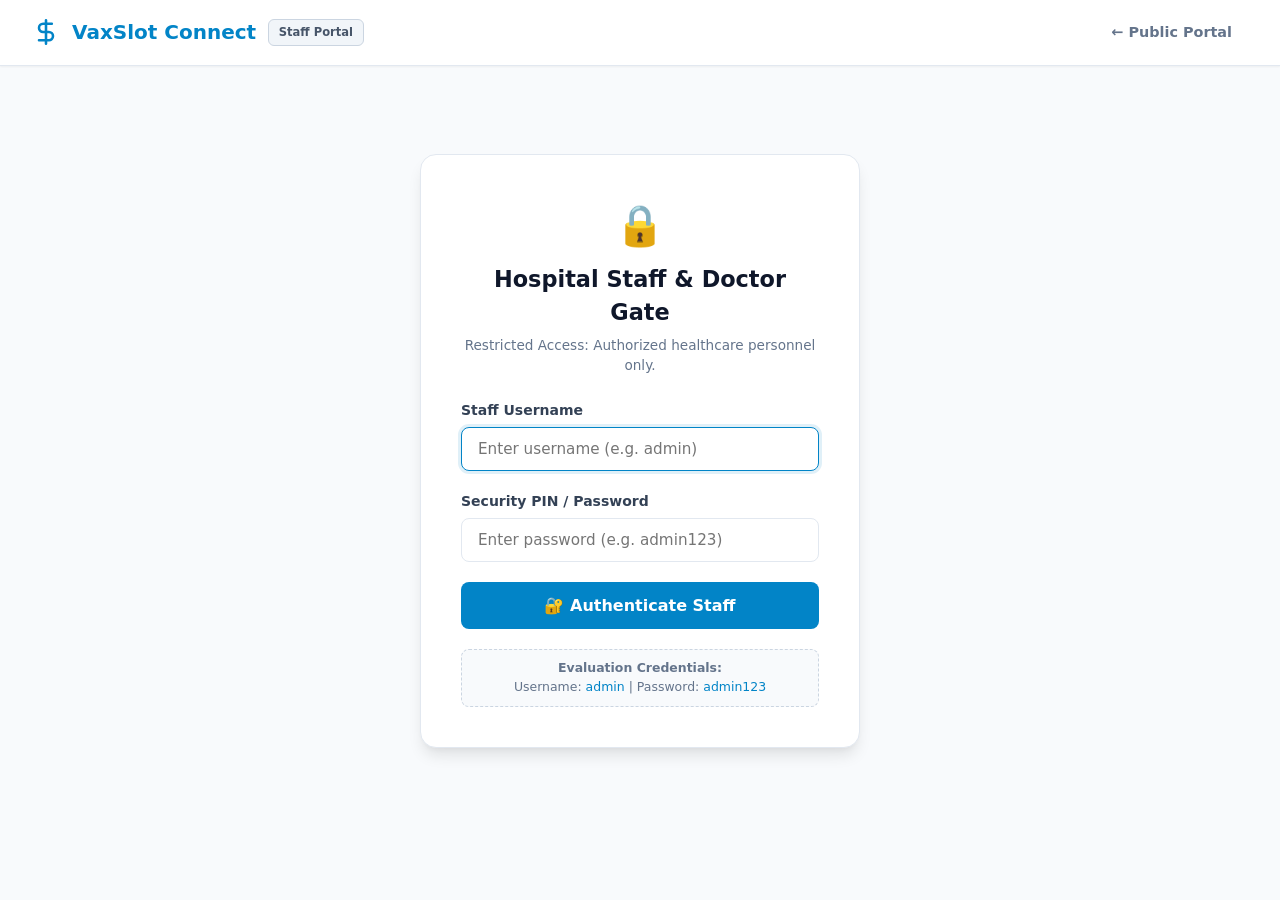
==== web/admin.html @ 4b155a5c "feat: complete vaccination slot booking platform with DSA engine, Fast2SMS, and admin controls (v1.3" ====
<!DOCTYPE html>
<html lang="en">
<head>
  <meta charset="UTF-8">
  <meta name="viewport" content="width=device-width, initial-scale=1.0">
  <title>Staff & Doctor Portal — VaxSlot Connect</title>
  <link rel="stylesheet" href="style.css">
  <style>
    .table-container {
      background: white;
      border-radius: var(--radius);
      border: 1px solid var(--border);
      overflow-x: auto;
      margin-top: 1rem;
      box-shadow: var(--shadow-sm);
    }
    table {
      width: 100%;
      border-collapse: collapse;
      text-align: left;
      font-size: 0.9rem;
    }
    th {
      background: #f8fafc;
      padding: 0.85rem 1rem;
      font-weight: 600;
      color: #475569;
      border-bottom: 1px solid var(--border);
    }
    td {
      padding: 0.85rem 1rem;
      border-bottom: 1px solid #f1f5f9;
      color: #1e293b;
    }
    tr:hover {
      background: #f8fafc;
    }
    .cert-card {
      border: 3px double #0284c7;
      border-radius: 12px;
      padding: 2rem;
      background: #ffffff;
      text-align: center;
      margin-bottom: 1.5rem;
    }
    .cert-header {
      border-bottom: 2px solid #e2e8f0;
      padding-bottom: 1rem;
      margin-bottom: 1.5rem;
    }
    .login-container {
      max-width: 440px;
      margin: 3.5rem auto;
      background: white;
      padding: 2.5rem;
      border-radius: 16px;
      box-shadow: var(--shadow-lg);
      border: 1px solid var(--border);
      text-align: center;
    }
    .admin-filter-bar {
      display: flex;
      justify-content: space-between;
      align-items: center;
      gap: 1rem;
      flex-wrap: wrap;
      margin-top: 1.5rem;
    }
    .admin-search-box {
      flex: 1;
      min-width: 260px;
    }
  </style>
</head>
<body>

  <!-- Navigation Bar -->
  <header class="navbar">
    <a href="index.html" class="nav-brand">
      <svg width="28" height="28" viewBox="0 0 24 24" fill="none" stroke="currentColor" stroke-width="2.2" stroke-linecap="round" stroke-linejoin="round">
        <path d="M12 2v20M17 5H9.5a3.5 3.5 0 0 0 0 7h5a3.5 3.5 0 0 1 0 7H6"/>
      </svg>
      <span>VaxSlot Connect</span>
      <span class="badge-dsa">Staff Portal</span>
    </a>
    <nav class="nav-links">
      <a href="index.html" class="nav-btn">← Public Portal</a>
      <div id="admin-user-nav" style="display: none; align-items: center; gap: 0.75rem;">
        <span class="badge badge-pincode" style="font-size: 0.8rem;">👨‍⚕️ Medical Officer (Verified)</span>
        <button class="nav-btn" onclick="handleAdminLogout()" style="background: #fee2e2; color: #ef4444; border: 1px solid #fecaca;">
          Logout
        </button>
      </div>
    </nav>
  </header>

  <div class="container">

    <!-- Screen 1: Hospital Staff Login Gate -->
    <div id="admin-login-screen" class="login-container">
      <div style="font-size: 2.5rem; margin-bottom: 0.5rem;">🔒</div>
      <h2 style="font-size: 1.4rem; color: #0f172a; margin-bottom: 0.3rem;">Hospital Staff & Doctor Gate</h2>
      <p style="font-size: 0.85rem; color: var(--text-muted); margin-bottom: 1.5rem;">
        Restricted Access: Authorized healthcare personnel only.
      </p>

      <form id="admin-login-form" onsubmit="handleAdminLogin(event)">
        <div class="form-group" style="text-align: left;">
          <label for="admin-username">Staff Username</label>
          <input type="text" id="admin-username" class="form-control" placeholder="Enter username (e.g. admin)" required autofocus>
        </div>
        <div class="form-group" style="text-align: left;">
          <label for="admin-password">Security PIN / Password</label>
          <input type="password" id="admin-password" class="form-control" placeholder="Enter password (e.g. admin123)" required>
        </div>
        <div id="admin-login-error" style="color: #ef4444; font-size: 0.85rem; margin-bottom: 1rem; display: none;"></div>

        <button type="submit" class="btn-submit" style="width: 100%;">
          🔐 Authenticate Staff
        </button>

        <div style="margin-top: 1.25rem; font-size: 0.78rem; background: #f8fafc; padding: 0.6rem; border-radius: 8px; border: 1px dashed #cbd5e1; color: #64748b;">
          <strong>Evaluation Credentials:</strong><br>
          Username: <code style="color: #0284c7;">admin</code> | Password: <code style="color: #0284c7;">admin123</code>
        </div>
      </form>
    </div>

    <!-- Screen 2: Protected Admin Dashboard -->
    <div id="admin-dashboard" style="display: none;">
      <div class="hero" style="text-align: left; margin-bottom: 1.5rem; padding: 0;">
        <h1>Hospital Desk & Clinical Verification</h1>
        <p>Scan Token ID or enter Aadhaar number to verify patient arrivals, record vaccination, and generate official certificates.</p>
      </div>

      <!-- Quick Check-in & Search Box -->
      <div class="search-section" style="max-width: 720px; margin: 0 auto 2.25rem auto;">
        <h3 style="margin-bottom: 0.75rem; font-size: 1.15rem; color: #0f172a; display: flex; align-items: center; gap: 0.4rem;">
          <span>⚡</span> Rapid Patient Check-in
        </h3>
        <p style="font-size: 0.85rem; color: var(--text-muted); margin-bottom: 1rem;">
          Type or scan the patient's Token ID (e.g., <code>VAC-2026-1001</code>) or 12-digit Aadhaar number:
        </p>
        <div style="display: flex; gap: 0.75rem;">
          <input 
            type="text" 
            id="verify-input" 
            class="form-control" 
            placeholder="Enter Token ID (e.g. VAC-2026-XXXX) or Aadhaar"
            onkeypress="if(event.key === 'Enter') verifyPatient()"
          />
          <button class="btn-submit" style="width: auto; padding: 0 1.5rem; white-space: nowrap;" onclick="verifyPatient()">
            Verify & Vaccinate
          </button>
        </div>
        <div id="verify-feedback" style="margin-top: 0.75rem; font-size: 0.9rem; display: none;"></div>
      </div>

      <!-- Visual Analytics & KPI Dashboard -->
      <div class="analytics-grid">
        <!-- Card 1: Vaccine Market Distribution -->
        <div class="analytics-card">
          <h4>💉 Vaccine Distribution</h4>
          <div class="bar-row">
            <div class="bar-label"><span>Covishield</span><span id="stat-covishield-count">0 (0%)</span></div>
            <div class="bar-track"><div id="bar-covishield" class="bar-fill blue" style="width: 0%;"></div></div>
          </div>
          <div class="bar-row">
            <div class="bar-label"><span>Covaxin</span><span id="stat-covaxin-count">0 (0%)</span></div>
            <div class="bar-track"><div id="bar-covaxin" class="bar-fill green" style="width: 0%;"></div></div>
          </div>
          <div class="bar-row">
            <div class="bar-label"><span>Pfizer</span><span id="stat-pfizer-count">0 (0%)</span></div>
            <div class="bar-track"><div id="bar-pfizer" class="bar-fill purple" style="width: 0%;"></div></div>
          </div>
        </div>

        <!-- Card 2: Age Demographics -->
        <div class="analytics-card">
          <h4>👥 Patient Age Demographics</h4>
          <div class="bar-row">
            <div class="bar-label"><span>Senior Citizens (60+) [Priority]</span><span id="stat-seniors-count">0</span></div>
            <div class="bar-track"><div id="bar-seniors" class="bar-fill amber" style="width: 0%;"></div></div>
          </div>
          <div class="bar-row">
            <div class="bar-label"><span>Adults (18 - 59)</span><span id="stat-adults-count">0</span></div>
            <div class="bar-track"><div id="bar-adults" class="bar-fill blue" style="width: 0%;"></div></div>
          </div>
          <div class="bar-row">
            <div class="bar-label"><span>Youth (12 - 17)</span><span id="stat-youth-count">0</span></div>
            <div class="bar-track"><div id="bar-youth" class="bar-fill green" style="width: 0%;"></div></div>
          </div>
        </div>

        <!-- Card 3: Appointment Operational Status -->
        <div class="analytics-card">
          <h4>📊 Operational Overview</h4>
          <div class="bar-row">
            <div class="bar-label"><span>Vaccinated (Completed)</span><span id="stat-status-vax" style="color: #059669; font-weight: bold;">0</span></div>
          </div>
          <div class="bar-row">
            <div class="bar-label"><span>Active Confirmed Bookings</span><span id="stat-status-conf" style="color: #0284c7; font-weight: bold;">0</span></div>
          </div>
          <div class="bar-row">
            <div class="bar-label"><span>Priority Waitlist</span><span id="stat-status-wait" style="color: #d97706; font-weight: bold;">0</span></div>
          </div>
          <div class="bar-row">
            <div class="bar-label"><span>Cancelled Bookings</span><span id="stat-status-canc" style="color: #dc2626; font-weight: bold;">0</span></div>
          </div>
        </div>
      </div>

      <!-- Real-Time Center Vaccine Inventory & Stock Alerts -->
      <div class="search-section" style="margin-bottom: 2rem;">
        <div style="display: flex; justify-content: space-between; align-items: center; margin-bottom: 1rem; flex-wrap: wrap; gap: 0.5rem;">
          <div>
            <h3 style="font-size: 1.15rem; color: #0f172a; display: flex; align-items: center; gap: 0.4rem;">
              <span>📦</span> Real-time Center Stock & Inventory Monitor
            </h3>
            <p style="font-size: 0.82rem; color: var(--text-muted);">Live dose quotas across all hospital hubs. Automatic alerts when stock drops below 8 doses.</p>
          </div>
          <button class="nav-btn" onclick="loadAdminInventory()" style="border: 1px solid var(--border); font-size: 0.8rem; cursor: pointer;">
            🔄 Refresh Stock
          </button>
        </div>
        <div id="admin-inventory-grid" style="display: grid; grid-template-columns: repeat(auto-fit, minmax(280px, 1fr)); gap: 1rem;">
          <!-- Dynamically populated -->
        </div>
      </div>

      <!-- Appointments Filter & Actions Bar -->
      <div class="admin-filter-bar">
        <div class="admin-search-box">
          <input 
            type="text" 
            id="admin-table-search" 
            class="form-control" 
            placeholder="🔍 Filter records by Patient, Token, ID or Hospital..." 
            oninput="filterAppointmentsTable()"
          />
        </div>
        <div style="display: flex; gap: 0.5rem; align-items: center; flex-wrap: wrap;">
          <button class="btn-submit" onclick="openWalkinModal()" style="width: auto; padding: 0.5rem 1rem; font-size: 0.85rem; background: #059669; display: inline-flex; align-items: center; gap: 0.4rem;">
            <span>⚡</span> Emergency Walk-in
          </button>
          <button class="nav-btn" onclick="openCapacityModal()" style="border: 1px solid var(--border); background: white; cursor: pointer; display: inline-flex; align-items: center; gap: 0.4rem;">
            <span>📦</span> Manage Quotas
          </button>
          <button class="nav-btn primary" onclick="exportAuditCsv()" style="cursor: pointer; display: inline-flex; align-items: center; gap: 0.4rem;">
            📥 Export CSV
          </button>
          <button class="nav-btn" onclick="refreshAdminData()" style="border: 1px solid var(--border); cursor: pointer;">
            🔄 Refresh
          </button>
        </div>
      </div>

      <!-- Appointments Table -->
      <div class="table-container">
        <table>
          <thead>
            <tr>
              <th>Token ID</th>
              <th>Patient Name</th>
              <th>Age</th>
              <th>Hospital & Pincode</th>
              <th>Vaccine & Dose</th>
              <th>Slot Time</th>
              <th>Status</th>
              <th>Actions</th>
            </tr>
          </thead>
          <tbody id="appointments-tbody">
            <tr><td colspan="8" style="text-align: center; color: var(--text-muted);">Loading appointments...</td></tr>
          </tbody>
        </table>
      </div>
    </div>

  </div>

  <!-- Digital Vaccination Certificate Modal -->
  <div id="cert-modal" class="modal-overlay">
    <div class="modal-content" style="max-width: 580px;">
      <div class="modal-header">
        <h3 style="color: var(--primary);">Official Digital Certificate</h3>
        <button class="modal-close" onclick="closeCertModal()">&times;</button>
      </div>

      <div id="printable-certificate" class="cert-card">
        <div class="cert-header">
          <div style="font-size: 1.4rem; font-weight: 800; color: #0f172a;">GOVERNMENT HEALTH AUTHORITY</div>
          <p style="font-size: 0.85rem; color: #64748b;">Certificate for Infectious Disease Immunization</p>
        </div>

        <div style="margin-bottom: 1.5rem;">
          <span class="badge badge-available" style="font-size: 0.9rem; padding: 0.35rem 0.8rem;">VACCINATION COMPLETED</span>
        </div>

        <div class="receipt-details">
          <div class="receipt-row"><span>Beneficiary Name:</span><strong id="cert-patient-name">--</strong></div>
          <div class="receipt-row"><span>Aadhaar / ID:</span><span id="cert-patient-id">--</span></div>
          <div class="receipt-row"><span>Age / Gender:</span><span id="cert-age">--</span></div>
          <div class="receipt-row"><span>Vaccine Name:</span><strong id="cert-vaccine">--</strong></div>
          <div class="receipt-row"><span>Vaccination Center:</span><span id="cert-center">--</span></div>
          <div class="receipt-row"><span>Date & Timestamp:</span><span id="cert-date">--</span></div>
          <div class="receipt-row"><span>Certificate Token:</span><strong id="cert-token">--</strong></div>
        </div>

        <div id="cert-qr-box" class="qr-box" style="margin-top: 1.25rem;"></div>
        <p style="font-size: 0.72rem; color: #94a3b8; margin-top: 0.5rem;">Secure Digitally Verifiable QR Code</p>
      </div>

      <div style="display: flex; gap: 0.75rem;">
        <button class="btn-submit" onclick="window.print()" style="background: #0f172a;">🖨️ Print Certificate</button>
        <button class="btn-submit" onclick="closeCertModal()" style="background: #e2e8f0; color: #334155;">Close</button>
      </div>
    </div>
  </div>

  <!-- Emergency Walk-in Direct Registration Modal -->
  <div id="walkin-modal" class="modal-overlay">
    <div class="modal-content" style="max-width: 520px;">
      <div class="modal-header">
        <div>
          <h3 style="font-size: 1.25rem; font-weight: 700; color: #0f172a;">⚡ Direct Walk-in Registration</h3>
          <p style="font-size: 0.85rem; color: var(--text-muted);">Emergency on-site patient intake & immediate vaccination</p>
        </div>
        <button class="modal-close" onclick="closeWalkinModal()">&times;</button>
      </div>

      <form id="walkin-form" onsubmit="submitAdminWalkin(event)">
        <div class="form-group">
          <label for="walkin-name">Patient Full Name *</label>
          <input type="text" id="walkin-name" class="form-control" placeholder="e.g. Ramesh Chandra" required>
        </div>

        <div class="form-group">
          <label for="walkin-id">Aadhaar / Govt ID *</label>
          <input type="text" id="walkin-id" class="form-control" placeholder="12-digit Aadhaar / ID" required>
        </div>

        <div style="display: grid; grid-template-columns: 1fr 1fr; gap: 1rem;">
          <div class="form-group">
            <label for="walkin-age">Age *</label>
            <input type="number" id="walkin-age" class="form-control" placeholder="Years" min="12" max="115" required>
          </div>
          <div class="form-group">
            <label for="walkin-phone">Mobile Phone</label>
            <input type="tel" id="walkin-phone" class="form-control" placeholder="10-digit number">
          </div>
        </div>

        <div style="display: grid; grid-template-columns: 1fr 1fr; gap: 1rem;">
          <div class="form-group">
            <label for="walkin-center">Hospital Center *</label>
            <select id="walkin-center" class="form-control" required onchange="updateWalkinSlotOptions()">
              <option value="C1">AIIMS New Delhi (Covishield)</option>
              <option value="C2">Max Super Speciality Saket (Covaxin)</option>
              <option value="C3">Apollo Hospital Bengaluru (Pfizer)</option>
              <option value="C4">Manipal Hospital Bengaluru (Covishield)</option>
              <option value="C5">Lilavati Hospital Mumbai (Covaxin)</option>
            </select>
          </div>
          <div class="form-group">
            <label for="walkin-dose">Dose *</label>
            <select id="walkin-dose" class="form-control">
              <option value="1">Dose 1 (Initial)</option>
              <option value="2">Dose 2 (Follow-up)</option>
            </select>
          </div>
        </div>

        <div class="form-group" style="background: #f8fafc; padding: 0.75rem; border-radius: 8px; border: 1px solid var(--border);">
          <label style="display: flex; align-items: center; gap: 0.5rem; margin-bottom: 0; cursor: pointer;">
            <input type="checkbox" id="walkin-autovaccinate" checked style="width: 18px; height: 18px;">
            <span style="font-size: 0.85rem; font-weight: 600; color: #059669;">Administer & mark as VACCINATED immediately (Issue Certificate Now)</span>
          </label>
        </div>

        <div style="display: flex; gap: 0.75rem; margin-top: 1rem;">
          <button type="submit" class="btn-submit" style="background: #059669; flex: 2;">
            ⚡ Complete Walk-in Registration
          </button>
          <button type="button" class="btn-submit" onclick="closeWalkinModal()" style="background: #e2e8f0; color: #334155; flex: 1;">
            Cancel
          </button>
        </div>
      </form>
    </div>
  </div>

  <!-- Slot Capacity & Quota Manager Modal -->
  <div id="capacity-modal" class="modal-overlay">
    <div class="modal-content" style="max-width: 650px;">
      <div class="modal-header">
        <div>
          <h3 style="font-size: 1.25rem; font-weight: 700; color: #0f172a;">📦 Center Slot Quota Manager</h3>
          <p style="font-size: 0.85rem; color: var(--text-muted);">Increase available doses. Waiting patients will be automatically scheduled!</p>
        </div>
        <button class="modal-close" onclick="closeCapacityModal()">&times;</button>
      </div>

      <div id="capacity-center-list" style="display: flex; flex-direction: column; gap: 1rem;">
        <!-- Filled dynamically -->
      </div>
    </div>
  </div>

  <!-- Cancellation Confirmation Modal -->
  <div id="cancel-modal" class="modal-overlay">
    <div class="modal-content" style="max-width: 440px;">
      <div class="confirm-box">
        <div class="confirm-icon">⚠️</div>
        <div class="confirm-title">Cancel Appointment?</div>
        <div id="cancel-modal-msg" class="confirm-text">
          Are you sure you want to cancel this booking? If there are waitlisted patients, the slot will be automatically reallocated.
        </div>
        <div class="confirm-actions">
          <button id="cancel-confirm-btn" class="btn-submit" style="background: var(--danger); flex: 1;">
            Yes, Cancel Booking
          </button>
          <button class="btn-submit" onclick="closeCancelModal()" style="background: #e2e8f0; color: #334155; flex: 1;">
            Keep Appointment
          </button>
        </div>
      </div>
    </div>
  </div>

  <!-- Toast Notification Floating Container -->
  <div id="toast-container" class="toast-container"></div>

  <script src="qrcode.min.js"></script>
  <script src="app.js"></script>
  <script>
    window.addEventListener('DOMContentLoaded', () => {
      checkAdminAuth();
    });
  </script>
</body>
</html>
---- web/style.css ----
:root {
  --primary: #0284c7;
  --primary-dark: #0369a1;
  --primary-light: #e0f2fe;
  --success: #10b981;
  --success-dark: #059669;
  --success-light: #d1fae5;
  --warning: #f59e0b;
  --warning-light: #fef3c7;
  --danger: #ef4444;
  --danger-light: #fee2e2;
  --bg-main: #f8fafc;
  --bg-card: #ffffff;
  --text-main: #0f172a;
  --text-muted: #64748b;
  --border: #e2e8f0;
  --border-focus: #38bdf8;
  --shadow-sm: 0 1px 2px 0 rgba(0, 0, 0, 0.05);
  --shadow-md: 0 4px 6px -1px rgba(0, 0, 0, 0.08), 0 2px 4px -2px rgba(0, 0, 0, 0.05);
  --shadow-lg: 0 10px 15px -3px rgba(0, 0, 0, 0.1), 0 4px 6px -4px rgba(0, 0, 0, 0.06);
  --shadow-xl: 0 20px 25px -5px rgba(0, 0, 0, 0.1), 0 8px 10px -6px rgba(0, 0, 0, 0.05);
  --radius: 12px;
  --radius-lg: 16px;
}

* {
  margin: 0;
  padding: 0;
  box-sizing: border-box;
  font-family: 'Segoe UI', system-ui, -apple-system, BlinkMacSystemFont, Roboto, sans-serif;
}

body {
  background-color: var(--bg-main);
  color: var(--text-main);
  min-height: 100vh;
  display: flex;
  flex-direction: column;
  line-height: 1.5;
}

/* Navbar */
.navbar {
  background: #ffffff;
  border-bottom: 1px solid var(--border);
  padding: 0.85rem 2rem;
  display: flex;
  justify-content: space-between;
  align-items: center;
  position: sticky;
  top: 0;
  z-index: 100;
  box-shadow: var(--shadow-sm);
}

.nav-brand {
  display: flex;
  align-items: center;
  gap: 0.75rem;
  font-size: 1.25rem;
  font-weight: 700;
  color: var(--primary);
  text-decoration: none;
}

.nav-brand span.badge-dsa {
  background: #f1f5f9;
  color: #475569;
  font-size: 0.72rem;
  padding: 0.25rem 0.6rem;
  border-radius: 6px;
  font-weight: 600;
  border: 1px solid #cbd5e1;
}

.nav-links {
  display: flex;
  gap: 0.75rem;
  align-items: center;
}

.nav-btn {
  text-decoration: none;
  font-size: 0.9rem;
  font-weight: 600;
  padding: 0.5rem 1rem;
  border-radius: 8px;
  transition: all 0.2s ease;
  color: var(--text-muted);
  cursor: pointer;
  border: none;
  background: transparent;
  display: inline-flex;
  align-items: center;
  gap: 0.4rem;
}

.nav-btn:hover, .nav-btn.active {
  color: var(--primary);
  background: var(--primary-light);
}

.nav-btn.primary {
  background: var(--primary);
  color: white;
}

.nav-btn.primary:hover {
  background: var(--primary-dark);
}

/* Main Container */
.container {
  max-width: 1200px;
  margin: 0 auto;
  padding: 2rem 1.5rem;
  flex: 1;
  width: 100%;
}

/* Welcome Hero */
.hero {
  text-align: center;
  margin-bottom: 2rem;
  padding: 1.5rem 1rem 0 1rem;
}

.hero-pill {
  display: inline-flex;
  align-items: center;
  gap: 0.4rem;
  background: #e0f2fe;
  color: #0369a1;
  padding: 0.35rem 0.85rem;
  border-radius: 9999px;
  font-size: 0.82rem;
  font-weight: 600;
  margin-bottom: 0.75rem;
}

.hero h1 {
  font-size: 2.25rem;
  font-weight: 800;
  color: #0f172a;
  margin-bottom: 0.6rem;
  letter-spacing: -0.02em;
}

.hero p {
  color: var(--text-muted);
  font-size: 1.1rem;
  max-width: 680px;
  margin: 0 auto;
}

/* How It Works - 3 Step Visual Guide */
.how-it-works-grid {
  display: grid;
  grid-template-columns: repeat(3, 1fr);
  gap: 1.25rem;
  margin: 2rem 0 2.5rem 0;
}

.step-card {
  background: #ffffff;
  border: 1px solid var(--border);
  border-radius: var(--radius);
  padding: 1.25rem 1.25rem 1.25rem 1.25rem;
  box-shadow: var(--shadow-sm);
  display: flex;
  align-items: flex-start;
  gap: 1rem;
  position: relative;
  transition: all 0.2s ease;
}

.step-card:hover {
  transform: translateY(-2px);
  box-shadow: var(--shadow-md);
  border-color: #cbd5e1;
}

.step-badge-num {
  width: 38px;
  height: 38px;
  border-radius: 10px;
  background: var(--primary-light);
  color: var(--primary);
  display: flex;
  align-items: center;
  justify-content: center;
  font-size: 1.15rem;
  font-weight: 700;
  flex-shrink: 0;
}

.step-card-content h3 {
  font-size: 0.95rem;
  font-weight: 700;
  color: #0f172a;
  margin-bottom: 0.25rem;
}

.step-card-content p {
  font-size: 0.82rem;
  color: var(--text-muted);
  line-height: 1.4;
}

/* Live Stats */
.stats-grid {
  display: grid;
  grid-template-columns: repeat(auto-fit, minmax(200px, 1fr));
  gap: 1.25rem;
  margin-bottom: 2.25rem;
}

.stat-card {
  background: var(--bg-card);
  padding: 1.25rem;
  border-radius: var(--radius);
  border: 1px solid var(--border);
  box-shadow: var(--shadow-sm);
  display: flex;
  align-items: center;
  gap: 1rem;
  transition: transform 0.2s ease;
}

.stat-card:hover {
  transform: translateY(-2px);
  box-shadow: var(--shadow-md);
}

.stat-icon {
  width: 48px;
  height: 48px;
  border-radius: 10px;
  display: flex;
  align-items: center;
  justify-content: center;
  font-size: 1.5rem;
}

.stat-icon.blue { background: var(--primary-light); color: var(--primary); }
.stat-icon.green { background: var(--success-light); color: var(--success); }
.stat-icon.amber { background: var(--warning-light); color: var(--warning); }
.stat-icon.purple { background: #f3e8ff; color: #9333ea; }

.stat-info h3 {
  font-size: 1.6rem;
  font-weight: 700;
  color: #0f172a;
  line-height: 1.2;
}

.stat-info p {
  font-size: 0.82rem;
  color: var(--text-muted);
  font-weight: 500;
}

/* Search Box & Quick Filter Section */
.search-section {
  background: var(--bg-card);
  padding: 1.5rem;
  border-radius: var(--radius);
  border: 1px solid var(--border);
  box-shadow: var(--shadow-sm);
  margin-bottom: 2rem;
}

.search-bar-wrapper {
  position: relative;
  display: flex;
  gap: 0.75rem;
  align-items: stretch;
}

.search-input-box {
  position: relative;
  flex: 1;
  display: flex;
  align-items: center;
}

.search-input-box span.search-icon-inside {
  position: absolute;
  left: 1rem;
  font-size: 1.1rem;
  color: #94a3b8;
  pointer-events: none;
}

.search-input {
  width: 100%;
  padding: 0.85rem 2.5rem 0.85rem 2.85rem;
  font-size: 1rem;
  border: 2px solid var(--border);
  border-radius: 10px;
  outline: none;
  transition: all 0.2s ease;
  background: #f8fafc;
}

.search-input:focus {
  border-color: var(--primary);
  background: #ffffff;
  box-shadow: 0 0 0 3px rgba(2, 132, 199, 0.15);
}

.search-clear-btn {
  position: absolute;
  right: 0.85rem;
  background: none;
  border: none;
  font-size: 1.1rem;
  color: #94a3b8;
  cursor: pointer;
  display: none;
  padding: 0.2rem;
}

.search-clear-btn:hover {
  color: #475569;
}

.btn-search-action {
  padding: 0.85rem 1.35rem;
  border-radius: 10px;
  font-size: 0.95rem;
  font-weight: 600;
  cursor: pointer;
  border: none;
  transition: all 0.2s ease;
  display: inline-flex;
  align-items: center;
  gap: 0.4rem;
  white-space: nowrap;
}

.btn-nearest {
  background: #0f172a;
  color: #ffffff;
}

.btn-nearest:hover {
  background: #1e293b;
  transform: translateY(-1px);
}

.btn-reset {
  background: #f1f5f9;
  color: #475569;
  border: 1px solid #cbd5e1;
}

.btn-reset:hover {
  background: #e2e8f0;
  color: #0f172a;
}

/* Quick Filter Chips */
.quick-filter-bar {
  display: flex;
  align-items: center;
  gap: 0.5rem;
  margin-top: 1rem;
  flex-wrap: wrap;
}

.filter-label {
  font-size: 0.82rem;
  font-weight: 600;
  color: var(--text-muted);
  margin-right: 0.25rem;
}

.filter-chip {
  background: #f8fafc;
  border: 1px solid var(--border);
  border-radius: 9999px;
  padding: 0.35rem 0.85rem;
  font-size: 0.82rem;
  font-weight: 600;
  color: #475569;
  cursor: pointer;
  transition: all 0.2s ease;
  user-select: none;
}

.filter-chip:hover {
  border-color: var(--primary);
  color: var(--primary);
  background: var(--primary-light);
}

.filter-chip.active {
  background: var(--primary);
  color: #ffffff;
  border-color: var(--primary);
}

/* Live Postal API Auto-Detection Card */
.pincode-detected-card {
  margin-top: 1rem;
  background: linear-gradient(135deg, #f0f9ff 0%, #e0f2fe 100%);
  border: 1.5px solid #bae6fd;
  border-radius: 10px;
  padding: 0.85rem 1.15rem;
  display: flex;
  align-items: center;
  gap: 0.85rem;
  box-shadow: 0 2px 4px rgba(2, 132, 199, 0.08);
  animation: fadeInDown 0.25s ease-out;
}

@keyframes fadeInDown {
  from { opacity: 0; transform: translateY(-6px); }
  to { opacity: 1; transform: translateY(0); }
}

.pincode-detected-icon {
  font-size: 1.75rem;
  line-height: 1;
}

.pincode-detected-info {
  flex: 1;
}

.pincode-detected-title {
  font-size: 0.95rem;
  font-weight: 700;
  color: #0369a1;
}

.pincode-detected-sub {
  font-size: 0.82rem;
  color: #475569;
  margin-top: 0.15rem;
}

.search-helper-text {
  font-size: 0.82rem;
  color: #64748b;
  margin-top: 0.75rem;
  display: flex;
  align-items: center;
  justify-content: space-between;
}

/* Centers Grid */
.centers-header-row {
  display: flex;
  justify-content: space-between;
  align-items: center;
  margin-bottom: 1rem;
}

.centers-header-row h2 {
  font-size: 1.35rem;
  font-weight: 700;
  color: #0f172a;
  display: flex;
  align-items: center;
  gap: 0.5rem;
}

.centers-count-badge {
  font-size: 0.82rem;
  font-weight: 600;
  background: #e2e8f0;
  color: #334155;
  padding: 0.2rem 0.6rem;
  border-radius: 6px;
}

.centers-grid {
  display: grid;
  grid-template-columns: repeat(auto-fill, minmax(360px, 1fr));
  gap: 1.5rem;
  margin-bottom: 3.5rem;
}

.center-card {
  background: var(--bg-card);
  border-radius: var(--radius);
  border: 1px solid var(--border);
  padding: 1.5rem;
  box-shadow: var(--shadow-sm);
  display: flex;
  flex-direction: column;
  justify-content: space-between;
  transition: all 0.2s ease;
}

.center-card:hover {
  box-shadow: var(--shadow-md);
  border-color: #cbd5e1;
}

.center-header {
  margin-bottom: 1rem;
}

.center-title {
  font-size: 1.2rem;
  font-weight: 700;
  color: #0f172a;
  margin-bottom: 0.35rem;
}

.center-address {
  font-size: 0.86rem;
  color: var(--text-muted);
  line-height: 1.4;
  margin-bottom: 0.65rem;
}

.center-badges {
  display: flex;
  gap: 0.5rem;
  margin-top: 0.5rem;
  flex-wrap: wrap;
}

.badge {
  font-size: 0.75rem;
  font-weight: 600;
  padding: 0.28rem 0.65rem;
  border-radius: 6px;
  display: inline-flex;
  align-items: center;
  gap: 0.3rem;
}

.badge-vaccine { background: #e0f2fe; color: #0284c7; border: 1px solid #bae6fd; }
.badge-pincode { background: #f1f5f9; color: #475569; border: 1px solid #e2e8f0; }
.badge-available { background: var(--success-light); color: #065f46; border: 1px solid #a7f3d0; }
.badge-distance { background: #fef3c7; color: #b45309; border: 1px solid #fde68a; }

.btn-map {
  background: #f0f9ff;
  color: #0284c7;
  border: 1px solid #bae6fd;
  border-radius: 8px;
  padding: 0.35rem 0.75rem;
  font-size: 0.78rem;
  font-weight: 600;
  cursor: pointer;
  display: inline-flex;
  align-items: center;
  gap: 0.35rem;
  transition: all 0.2s ease;
  white-space: nowrap;
}

.btn-map:hover {
  background: #0284c7;
  color: white;
}

.map-container {
  width: 100%;
  height: 340px;
  border-radius: 12px;
  overflow: hidden;
  border: 1px solid var(--border);
  margin: 1rem 0;
  box-shadow: var(--shadow-sm);
}

.map-frame {
  width: 100%;
  height: 100%;
  border: none;
}

.slots-title {
  font-size: 0.8rem;
  font-weight: 700;
  text-transform: uppercase;
  letter-spacing: 0.5px;
  color: var(--text-muted);
  margin-top: 1rem;
  margin-bottom: 0.6rem;
  display: flex;
  justify-content: space-between;
}

.slots-container {
  display: grid;
  grid-template-columns: repeat(2, 1fr);
  gap: 0.65rem;
}

.slot-btn {
  background: #ffffff;
  border: 1.5px solid var(--border);
  border-radius: 10px;
  padding: 0.7rem 0.6rem;
  text-align: center;
  cursor: pointer;
  transition: all 0.2s ease;
  display: flex;
  flex-direction: column;
  gap: 0.2rem;
  align-items: center;
}

.slot-btn:hover:not(.slot-full) {
  border-color: var(--primary);
  background: var(--primary-light);
  transform: translateY(-1px);
}

.slot-time {
  font-size: 0.84rem;
  font-weight: 700;
  color: #1e293b;
}

.slot-count {
  font-size: 0.75rem;
  color: var(--success-dark);
  font-weight: 600;
  display: flex;
  align-items: center;
  gap: 0.3rem;
}

.slot-dot {
  width: 7px;
  height: 7px;
  border-radius: 50%;
  display: inline-block;
}

.slot-dot.green { background: #10b981; }
.slot-dot.amber { background: #f59e0b; }

.slot-full {
  background: #fffbeb;
  border-color: #fde68a;
  cursor: pointer;
}

.slot-full:hover {
  border-color: #f59e0b;
  background: #fef3c7;
}

.slot-full .slot-count {
  color: #b45309;
}

/* Modals */
.modal-overlay {
  position: fixed;
  top: 0;
  left: 0;
  width: 100vw;
  height: 100vh;
  background: rgba(15, 23, 42, 0.65);
  backdrop-filter: blur(4px);
  display: none;
  align-items: center;
  justify-content: center;
  z-index: 200;
  padding: 1rem;
}

.modal-content {
  background: white;
  border-radius: var(--radius-lg);
  width: 100%;
  max-width: 540px;
  max-height: 90vh;
  overflow-y: auto;
  padding: 2rem;
  box-shadow: var(--shadow-xl);
  position: relative;
  animation: modalFadeIn 0.22s ease-out;
}

@keyframes modalFadeIn {
  from { opacity: 0; transform: translateY(12px) scale(0.97); }
  to { opacity: 1; transform: translateY(0) scale(1); }
}

.modal-header {
  display: flex;
  justify-content: space-between;
  align-items: flex-start;
  margin-bottom: 1.25rem;
  padding-bottom: 0.75rem;
  border-bottom: 1px solid var(--border);
}

.modal-close {
  background: #f1f5f9;
  border: none;
  width: 32px;
  height: 32px;
  border-radius: 50%;
  font-size: 1.25rem;
  cursor: pointer;
  color: var(--text-muted);
  display: flex;
  align-items: center;
  justify-content: center;
  transition: all 0.2s ease;
}

.modal-close:hover {
  background: #e2e8f0;
  color: #0f172a;
}

/* Booking Center Summary Card inside Modal */
.modal-center-recap {
  background: #f8fafc;
  border: 1px solid #e2e8f0;
  border-radius: 10px;
  padding: 0.85rem 1rem;
  margin-bottom: 1.25rem;
  display: flex;
  justify-content: space-between;
  align-items: center;
}

.modal-center-recap-left h4 {
  font-size: 0.95rem;
  font-weight: 700;
  color: #0f172a;
}

.modal-center-recap-left p {
  font-size: 0.8rem;
  color: var(--text-muted);
}

.modal-center-recap-right {
  text-align: right;
}

.modal-center-recap-right .slot-badge {
  background: #e0f2fe;
  color: #0369a1;
  font-weight: 700;
  font-size: 0.8rem;
  padding: 0.25rem 0.6rem;
  border-radius: 6px;
}

/* Form Styling */
.form-group {
  margin-bottom: 1.25rem;
}

.form-group label {
  display: block;
  font-size: 0.875rem;
  font-weight: 600;
  margin-bottom: 0.4rem;
  color: #334155;
}

.form-control {
  width: 100%;
  padding: 0.75rem 1rem;
  border: 1.5px solid var(--border);
  border-radius: 8px;
  font-size: 0.95rem;
  outline: none;
  transition: border-color 0.2s ease;
  background: #ffffff;
}

.form-control:focus {
  border-color: var(--primary);
  box-shadow: 0 0 0 3px rgba(2, 132, 199, 0.12);
}

.form-hint {
  font-size: 0.78rem;
  color: #64748b;
  margin-top: 0.3rem;
}

/* Dose Selector */
.dose-selector {
  display: grid;
  grid-template-columns: 1fr 1fr;
  gap: 0.75rem;
  margin-bottom: 1rem;
}

.dose-card-btn {
  border: 2px solid var(--border);
  border-radius: 10px;
  padding: 0.75rem;
  background: white;
  cursor: pointer;
  text-align: left;
  transition: all 0.2s ease;
}

.dose-card-btn:hover {
  border-color: #cbd5e1;
}

.dose-card-btn.active {
  border-color: var(--primary);
  background: #f0f9ff;
}

.dose-card-btn .dose-title {
  font-weight: 700;
  font-size: 0.9rem;
  color: #0f172a;
}

.dose-card-btn.active .dose-title {
  color: var(--primary-dark);
}

.dose-card-btn .dose-subtitle {
  font-size: 0.75rem;
  color: #64748b;
  margin-top: 0.2rem;
}

.interval-feedback {
  font-size: 0.82rem;
  padding: 0.75rem 1rem;
  border-radius: 8px;
  margin-top: 0.6rem;
  display: none;
  line-height: 1.45;
}

.interval-eligible {
  background: var(--success-light);
  color: #065f46;
  border: 1px solid #a7f3d0;
}

.interval-ineligible {
  background: var(--danger-light);
  color: #991b1b;
  border: 1px solid #fecaca;
}

.priority-preview {
  background: #f8fafc;
  border: 1.5px dashed #cbd5e1;
  border-radius: 10px;
  padding: 0.85rem 1rem;
  margin-bottom: 1.25rem;
  font-size: 0.85rem;
}

.priority-score {
  font-weight: 700;
  color: #0284c7;
}

.btn-submit {
  width: 100%;
  background: var(--primary);
  color: white;
  padding: 0.85rem;
  border-radius: 8px;
  border: none;
  font-size: 1rem;
  font-weight: 600;
  cursor: pointer;
  transition: all 0.2s ease;
  display: flex;
  align-items: center;
  justify-content: center;
  gap: 0.4rem;
}

.btn-submit:hover {
  background: var(--primary-dark);
  transform: translateY(-1px);
}

/* Official Appointment Slip */
.receipt-card {
  border: 2px dashed #0284c7;
  border-radius: 14px;
  padding: 1.75rem;
  background: #ffffff;
  margin-bottom: 1.5rem;
  text-align: center;
  position: relative;
}

.receipt-header {
  border-bottom: 2px solid #e2e8f0;
  padding-bottom: 0.75rem;
  margin-bottom: 1.25rem;
}

.receipt-header h4 {
  font-size: 1rem;
  font-weight: 800;
  color: #0f172a;
  letter-spacing: 0.5px;
}

.receipt-token {
  font-size: 1.6rem;
  font-weight: 800;
  letter-spacing: 1.5px;
  color: var(--primary);
  margin: 0.4rem 0;
  font-family: monospace, sans-serif;
}

.qr-box {
  display: flex;
  justify-content: center;
  align-items: center;
  margin: 1rem auto;
  padding: 10px;
  background: white;
  border: 1px solid var(--border);
  border-radius: 10px;
  width: 170px;
  height: 170px;
  box-shadow: var(--shadow-sm);
}

.receipt-details {
  text-align: left;
  font-size: 0.9rem;
  margin-top: 1.25rem;
  border-top: 1px solid var(--border);
  padding-top: 1rem;
}

.receipt-row {
  display: flex;
  justify-content: space-between;
  margin-bottom: 0.5rem;
}

.receipt-row span {
  color: var(--text-muted);
}

.receipt-checklist {
  margin-top: 1rem;
  background: #f8fafc;
  border-radius: 8px;
  padding: 0.75rem;
  font-size: 0.78rem;
  color: #475569;
  text-align: left;
}

.receipt-checklist ul {
  padding-left: 1.2rem;
  margin-top: 0.3rem;
}

/* FAQ / Help Section */
.faq-section {
  background: #ffffff;
  border: 1px solid var(--border);
  border-radius: var(--radius);
  padding: 2rem;
  box-shadow: var(--shadow-sm);
  margin-top: 2rem;
  margin-bottom: 3rem;
}

.faq-section h2 {
  font-size: 1.4rem;
  font-weight: 700;
  color: #0f172a;
  margin-bottom: 0.5rem;
  display: flex;
  align-items: center;
  gap: 0.5rem;
}

.faq-section > p {
  color: var(--text-muted);
  font-size: 0.9rem;
  margin-bottom: 1.5rem;
}

.faq-grid {
  display: grid;
  grid-template-columns: repeat(2, 1fr);
  gap: 1.25rem;
}

.faq-item {
  background: #f8fafc;
  border: 1px solid #e2e8f0;
  border-radius: 10px;
  padding: 1.2rem;
}

.faq-item h3 {
  font-size: 0.95rem;
  font-weight: 700;
  color: #0f172a;
  margin-bottom: 0.4rem;
}

.faq-item p {
  font-size: 0.85rem;
  color: #475569;
  line-height: 1.5;
}

/* Toast Notifications System */
.toast-container {
  position: fixed;
  bottom: 24px;
  right: 24px;
  z-index: 9999;
  display: flex;
  flex-direction: column;
  gap: 10px;
  max-width: 420px;
  pointer-events: none;
}

.toast {
  pointer-events: auto;
  background: #ffffff;
  border-radius: 10px;
  padding: 1rem 1.25rem;
  box-shadow: var(--shadow-lg);
  border-left: 5px solid var(--primary);
  display: flex;
  align-items: flex-start;
  gap: 0.75rem;
  animation: toastSlideIn 0.3s cubic-bezier(0.16, 1, 0.3, 1);
  transition: all 0.25s ease;
  font-size: 0.9rem;
  color: #0f172a;
  border: 1px solid var(--border);
}

@keyframes toastSlideIn {
  from { opacity: 0; transform: translateX(50px); }
  to { opacity: 1; transform: translateX(0); }
}

.toast.toast-fadeout {
  opacity: 0;
  transform: translateX(50px);
}

.toast.toast-success {
  border-left: 5px solid #10b981;
}

.toast.toast-warning {
  border-left: 5px solid #f59e0b;
}

.toast.toast-error {
  border-left: 5px solid #ef4444;
}

.toast-icon {
  font-size: 1.25rem;
  line-height: 1;
}

.toast-body {
  flex: 1;
}

.toast-title {
  font-weight: 700;
  margin-bottom: 0.2rem;
  font-size: 0.92rem;
}

.toast-msg {
  font-size: 0.82rem;
  color: #475569;
  line-height: 1.4;
}

.toast-close-btn {
  background: none;
  border: none;
  font-size: 1.1rem;
  color: #94a3b8;
  cursor: pointer;
  padding: 0;
  line-height: 1;
}

.toast-close-btn:hover {
  color: #334155;
}

/* Analytics Grid */
.analytics-grid {
  display: grid;
  grid-template-columns: repeat(auto-fit, minmax(280px, 1fr));
  gap: 1.25rem;
  margin-bottom: 2rem;
}

.analytics-card {
  background: white;
  border-radius: var(--radius);
  border: 1px solid var(--border);
  padding: 1.25rem;
  box-shadow: var(--shadow-sm);
}

.analytics-card h4 {
  font-size: 0.95rem;
  color: #0f172a;
  margin-bottom: 1rem;
  display: flex;
  align-items: center;
  gap: 0.5rem;
}

.bar-row {
  margin-bottom: 0.75rem;
}

.bar-label {
  display: flex;
  justify-content: space-between;
  font-size: 0.8rem;
  font-weight: 600;
  color: #475569;
  margin-bottom: 0.3rem;
}

.bar-track {
  width: 100%;
  height: 10px;
  background: #f1f5f9;
  border-radius: 5px;
  overflow: hidden;
}

.bar-fill {
  height: 100%;
  border-radius: 5px;
  transition: width 0.4s ease;
}

.bar-fill.blue { background: var(--primary); }
.bar-fill.green { background: var(--success); }
.bar-fill.purple { background: #9333ea; }
.bar-fill.amber { background: var(--warning); }
.bar-fill.red { background: var(--danger); }

/* Confirmation Dialog Modal */
.confirm-box {
  text-align: center;
  padding: 1rem 0 0.5rem 0;
}

.confirm-icon {
  font-size: 2.8rem;
  margin-bottom: 0.75rem;
}

.confirm-title {
  font-size: 1.2rem;
  font-weight: 700;
  color: #0f172a;
  margin-bottom: 0.5rem;
}

.confirm-text {
  font-size: 0.9rem;
  color: var(--text-muted);
  margin-bottom: 1.5rem;
}

.confirm-actions {
  display: flex;
  gap: 0.75rem;
  justify-content: center;
}

/* Footer */
footer.main-footer {
  background: #ffffff;
  border-top: 1px solid var(--border);
  padding: 1.5rem 2rem;
  text-align: center;
  font-size: 0.85rem;
  color: var(--text-muted);
  margin-top: auto;
}

/* Mobile Responsive */
@media (max-width: 768px) {
  .navbar {
    padding: 0.75rem 1rem;
  }
  .container {
    padding: 1rem;
  }
  .hero h1 {
    font-size: 1.75rem;
  }
  .how-it-works-grid {
    grid-template-columns: 1fr;
    gap: 0.75rem;
  }
  .search-bar-wrapper {
    flex-direction: column;
  }
  .btn-search-action {
    width: 100%;
    justify-content: center;
  }
  .centers-grid {
    grid-template-columns: 1fr;
  }
  .faq-grid {
    grid-template-columns: 1fr;
  }
  .toast-container {
    left: 16px;
    right: 16px;
    bottom: 16px;
    max-width: 100%;
  }
}

/* Simulated Phone / SMS Notification System */
.sms-popup-wrapper {
  position: fixed;
  top: 20px;
  right: 20px;
  z-index: 10000;
  display: flex;
  flex-direction: column;
  gap: 12px;
  max-width: 380px;
  pointer-events: none;
}

.sms-banner {
  pointer-events: auto;
  background: rgba(15, 23, 42, 0.95);
  backdrop-filter: blur(8px);
  color: #ffffff;
  border-radius: 16px;
  padding: 1rem 1.25rem;
  box-shadow: 0 12px 24px -4px rgba(0, 0, 0, 0.3);
  border: 1px solid rgba(255, 255, 255, 0.15);
  display: flex;
  align-items: flex-start;
  gap: 0.85rem;
  animation: phoneBannerIn 0.35s cubic-bezier(0.16, 1, 0.3, 1);
  transition: all 0.3s ease;
  cursor: pointer;
}

@keyframes phoneBannerIn {
  from { opacity: 0; transform: translateY(-30px) scale(0.95); }
  to { opacity: 1; transform: translateY(0) scale(1); }
}

.sms-banner.fade-out {
  opacity: 0;
  transform: translateY(-20px);
}

.sms-app-icon {
  width: 36px;
  height: 36px;
  border-radius: 9px;
  background: #25D366;
  display: flex;
  align-items: center;
  justify-content: center;
  font-size: 1.25rem;
  flex-shrink: 0;
  color: white;
}

.sms-app-icon.sms {
  background: #0284c7;
}

.sms-banner-body {
  flex: 1;
}

.sms-banner-header {
  display: flex;
  justify-content: space-between;
  align-items: center;
  margin-bottom: 0.2rem;
}

.sms-app-name {
  font-size: 0.75rem;
  font-weight: 700;
  text-transform: uppercase;
  letter-spacing: 0.5px;
  color: #94a3b8;
}

.sms-banner-time {
  font-size: 0.72rem;
  color: #94a3b8;
}

.sms-banner-title {
  font-size: 0.9rem;
  font-weight: 700;
  color: #ffffff;
  margin-bottom: 0.2rem;
}

.sms-banner-text {
  font-size: 0.82rem;
  color: #cbd5e1;
  line-height: 1.4;
}

/* SMS Drawer */
.sms-drawer-overlay {
  position: fixed;
  top: 0;
  left: 0;
  width: 100vw;
  height: 100vh;
  background: rgba(15, 23, 42, 0.5);
  backdrop-filter: blur(2px);
  z-index: 999;
  display: none;
  justify-content: flex-end;
}

.sms-drawer-panel {
  background: #ffffff;
  width: 100%;
  max-width: 400px;
  height: 100vh;
  box-shadow: -4px 0 25px rgba(0, 0, 0, 0.15);
  display: flex;
  flex-direction: column;
  animation: drawerSlideIn 0.3s cubic-bezier(0.16, 1, 0.3, 1);
}

@keyframes drawerSlideIn {
  from { transform: translateX(100%); }
  to { transform: translateX(0); }
}

.sms-drawer-header {
  padding: 1.25rem 1.5rem;
  border-bottom: 1px solid var(--border);
  display: flex;
  justify-content: space-between;
  align-items: center;
  background: #f8fafc;
}

.sms-drawer-list {
  flex: 1;
  overflow-y: auto;
  padding: 1.25rem;
  display: flex;
  flex-direction: column;
  gap: 1rem;
}

.sms-bubble-card {
  background: #f8fafc;
  border: 1px solid var(--border);
  border-radius: 12px;
  padding: 1rem;
  box-shadow: var(--shadow-sm);
}

.sms-bubble-header {
  display: flex;
  justify-content: space-between;
  font-size: 0.78rem;
  color: var(--text-muted);
  margin-bottom: 0.4rem;
}

.sms-bubble-content {
  font-size: 0.85rem;
  color: #1e293b;
  line-height: 1.45;
}

.unread-badge {
  background: #ef4444;
  color: white;
  font-size: 0.7rem;
  font-weight: 700;
  padding: 0.1rem 0.45rem;
  border-radius: 9999px;
  margin-left: 0.3rem;
}

/* Age Category Filter Bar */
.age-filter-bar {
  display: flex;
  align-items: center;
  gap: 0.5rem;
  margin-top: 0.75rem;
  flex-wrap: wrap;
  padding-top: 0.75rem;
  border-top: 1px dashed var(--border);
}

.age-chip {
  background: #ffffff;
  border: 1.5px solid var(--border);
  border-radius: 8px;
  padding: 0.35rem 0.85rem;
  font-size: 0.82rem;
  font-weight: 600;
  color: #475569;
  cursor: pointer;
  transition: all 0.2s ease;
  user-select: none;
}

.age-chip:hover {
  border-color: var(--primary);
  color: var(--primary);
  background: var(--primary-light);
}

.age-chip.active {
  background: #0f172a;
  color: #ffffff;
  border-color: #0f172a;
}

/* Low Stock Inventory Badges (Admin) */
.badge-low-stock {
  background: #fee2e2;
  color: #dc2626;
  border: 1px solid #fecaca;
  font-weight: 700;
  padding: 0.25rem 0.6rem;
  border-radius: 6px;
  animation: pulseLowStock 2s infinite ease-in-out;
}

@keyframes pulseLowStock {
  0% { transform: scale(1); }
  50% { transform: scale(1.04); }
  100% { transform: scale(1); }
}

.badge-stock-ok {
  background: #dcfce7;
  color: #15803d;
  border: 1px solid #bbf7d0;
  font-weight: 600;
  padding: 0.25rem 0.6rem;
  border-radius: 6px;
}

@media print {
  body * {
    visibility: hidden;
  }
  .receipt-card, .receipt-card * {
    visibility: visible;
  }
  .receipt-card {
    position: absolute;
    left: 0;
    top: 0;
    width: 100%;
    border: none;
  }
}
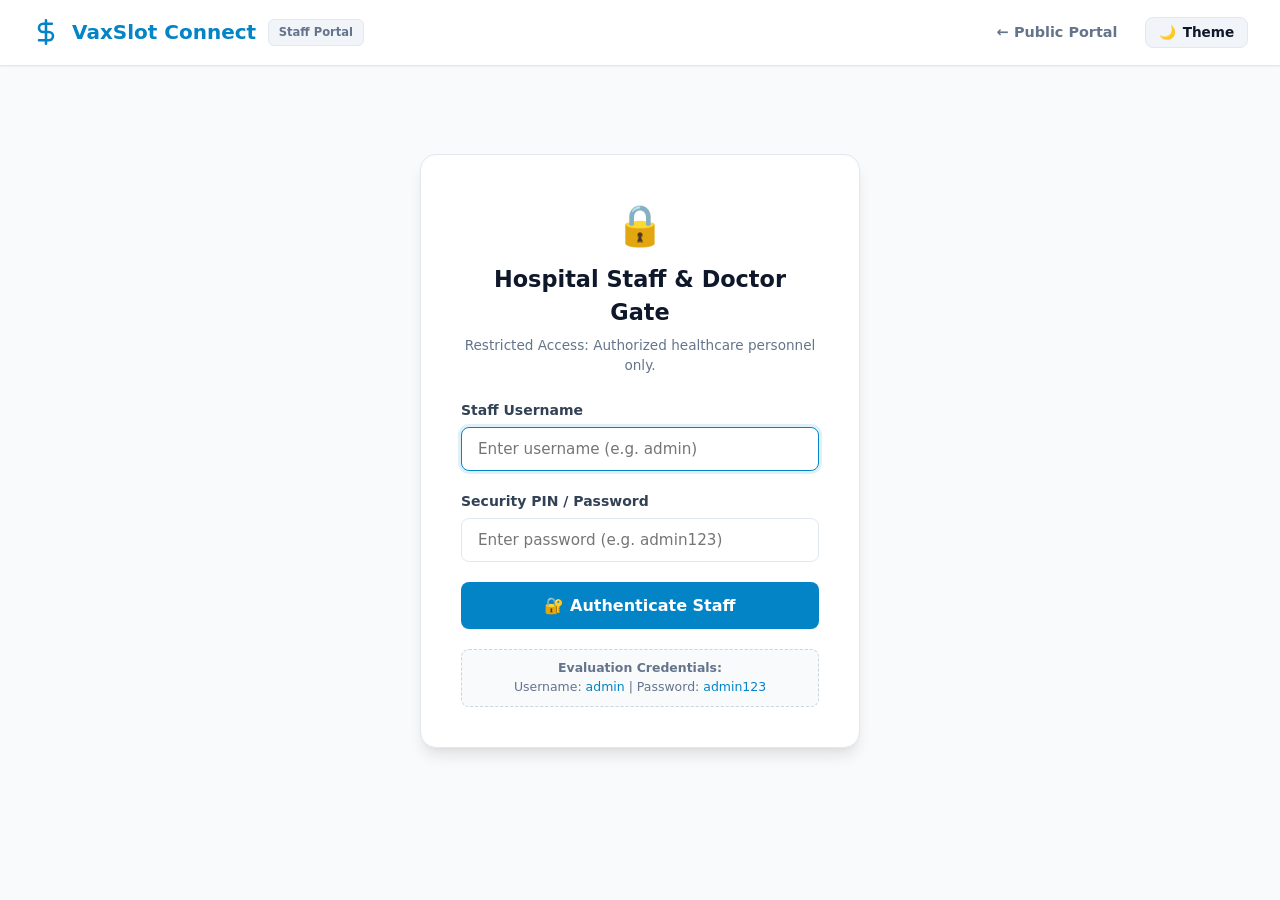
==== commit fb6061b8: "feat(ui): add system-aware modern dark mode toggle with persistent override" ====
--- a/web/admin.html
+++ b/web/admin.html
@@ -3,11 +3,20 @@
 <head>
   <meta charset="UTF-8">
   <meta name="viewport" content="width=device-width, initial-scale=1.0">
+  <meta name="color-scheme" content="light dark">
+  <script>
+    try {
+      const savedTheme = localStorage.getItem("color-scheme");
+      if (savedTheme) {
+        document.querySelector('meta[name="color-scheme"]').content = savedTheme;
+      }
+    } catch (e) {}
+  </script>
   <title>Staff & Doctor Portal — VaxSlot Connect</title>
   <link rel="stylesheet" href="style.css">
   <style>
     .table-container {
-      background: white;
+      background: var(--bg-card);
       border-radius: var(--radius);
       border: 1px solid var(--border);
       overflow-x: auto;
@@ -21,42 +30,43 @@
       font-size: 0.9rem;
     }
     th {
-      background: #f8fafc;
+      background: var(--bg-subtle);
       padding: 0.85rem 1rem;
       font-weight: 600;
-      color: #475569;
+      color: var(--text-muted);
       border-bottom: 1px solid var(--border);
     }
     td {
       padding: 0.85rem 1rem;
-      border-bottom: 1px solid #f1f5f9;
-      color: #1e293b;
+      border-bottom: 1px solid var(--border);
+      color: var(--text-main);
     }
     tr:hover {
-      background: #f8fafc;
+      background: var(--bg-subtle);
     }
     .cert-card {
       border: 3px double #0284c7;
       border-radius: 12px;
       padding: 2rem;
-      background: #ffffff;
+      background: var(--bg-card);
       text-align: center;
       margin-bottom: 1.5rem;
     }
     .cert-header {
-      border-bottom: 2px solid #e2e8f0;
+      border-bottom: 2px solid var(--border);
       padding-bottom: 1rem;
       margin-bottom: 1.5rem;
     }
     .login-container {
       max-width: 440px;
       margin: 3.5rem auto;
-      background: white;
+      background: var(--bg-card);
       padding: 2.5rem;
       border-radius: 16px;
       box-shadow: var(--shadow-lg);
       border: 1px solid var(--border);
       text-align: center;
+      color: var(--text-main);
     }
     .admin-filter-bar {
       display: flex;
@@ -91,6 +101,11 @@
           Logout
         </button>
       </div>
+      <button id="theme-toggle-btn" class="theme-toggle-btn" onclick="toggleTheme()" title="Toggle Dark/Light Mode" aria-label="Toggle dark mode">
+        <span class="theme-icon-light" aria-hidden="true">☀️</span>
+        <span class="theme-icon-dark" aria-hidden="true">🌙</span>
+        <span class="theme-text">Theme</span>
+      </button>
     </nav>
   </header>
 
--- a/web/style.css
+++ b/web/style.css
@@ -1,19 +1,23 @@
 :root {
+  /* MANDATORY: Color-scheme root declaration supporting light and dark */
+  color-scheme: light dark;
+
   --primary: #0284c7;
   --primary-dark: #0369a1;
-  --primary-light: #e0f2fe;
+  --primary-light: light-dark(#e0f2fe, #082f49);
   --success: #10b981;
   --success-dark: #059669;
-  --success-light: #d1fae5;
+  --success-light: light-dark(#d1fae5, #064e3b);
   --warning: #f59e0b;
-  --warning-light: #fef3c7;
+  --warning-light: light-dark(#fef3c7, #451a03);
   --danger: #ef4444;
-  --danger-light: #fee2e2;
-  --bg-main: #f8fafc;
-  --bg-card: #ffffff;
-  --text-main: #0f172a;
-  --text-muted: #64748b;
-  --border: #e2e8f0;
+  --danger-light: light-dark(#fee2e2, #7f1d1d);
+  --bg-main: light-dark(#f8fafc, #0b1120);
+  --bg-card: light-dark(#ffffff, #1e293b);
+  --bg-subtle: light-dark(#f1f5f9, #151e2e);
+  --text-main: light-dark(#0f172a, #f1f5f9);
+  --text-muted: light-dark(#64748b, #94a3b8);
+  --border: light-dark(#e2e8f0, #334155);
   --border-focus: #38bdf8;
   --shadow-sm: 0 1px 2px 0 rgba(0, 0, 0, 0.05);
   --shadow-md: 0 4px 6px -1px rgba(0, 0, 0, 0.08), 0 2px 4px -2px rgba(0, 0, 0, 0.05);
@@ -21,6 +25,53 @@
   --shadow-xl: 0 20px 25px -5px rgba(0, 0, 0, 0.1), 0 8px 10px -6px rgba(0, 0, 0, 0.05);
   --radius: 12px;
   --radius-lg: 16px;
+  accent-color: var(--primary);
+
+  /* Override mappings when meta[name="color-scheme"] is explicitly set to dark */
+  &:has(> head > meta[name="color-scheme"][content="dark"]) {
+    color-scheme: dark;
+    --bg-main: #0b1120;
+    --bg-card: #1e293b;
+    --bg-subtle: #151e2e;
+    --text-main: #f1f5f9;
+    --text-muted: #94a3b8;
+    --border: #334155;
+    --primary-light: #082f49;
+    --success-light: #064e3b;
+    --warning-light: #451a03;
+    --danger-light: #7f1d1d;
+  }
+
+  /* Override mappings when meta[name="color-scheme"] is explicitly set to light */
+  &:has(> head > meta[name="color-scheme"][content="light"]) {
+    color-scheme: light;
+    --bg-main: #f8fafc;
+    --bg-card: #ffffff;
+    --bg-subtle: #f1f5f9;
+    --text-main: #0f172a;
+    --text-muted: #64748b;
+    --border: #e2e8f0;
+    --primary-light: #e0f2fe;
+    --success-light: #d1fae5;
+    --warning-light: #fef3c7;
+    --danger-light: #fee2e2;
+  }
+}
+
+/* System dark theme preference fallback for broad browser support */
+@media (prefers-color-scheme: dark) {
+  :root:not(:has(> head > meta[name="color-scheme"][content="light"])) {
+    --bg-main: #0b1120;
+    --bg-card: #1e293b;
+    --bg-subtle: #151e2e;
+    --text-main: #f1f5f9;
+    --text-muted: #94a3b8;
+    --border: #334155;
+    --primary-light: #082f49;
+    --success-light: #064e3b;
+    --warning-light: #451a03;
+    --danger-light: #7f1d1d;
+  }
 }
 
 * {
@@ -37,11 +88,12 @@
   display: flex;
   flex-direction: column;
   line-height: 1.5;
+  transition: background-color 0.25s ease, color 0.25s ease;
 }
 
 /* Navbar */
 .navbar {
-  background: #ffffff;
+  background: var(--bg-card);
   border-bottom: 1px solid var(--border);
   padding: 0.85rem 2rem;
   display: flex;
@@ -64,13 +116,13 @@
 }
 
 .nav-brand span.badge-dsa {
-  background: #f1f5f9;
-  color: #475569;
+  background: var(--bg-subtle);
+  color: var(--text-muted);
   font-size: 0.72rem;
   padding: 0.25rem 0.6rem;
   border-radius: 6px;
   font-weight: 600;
-  border: 1px solid #cbd5e1;
+  border: 1px solid var(--border);
 }
 
 .nav-links {
@@ -109,6 +161,53 @@
   background: var(--primary-dark);
 }
 
+/* Theme Toggle Button (Light / Dark Mode Switcher) */
+.theme-toggle-btn {
+  display: inline-flex;
+  align-items: center;
+  gap: 0.4rem;
+  background: var(--bg-subtle);
+  color: var(--text-main);
+  border: 1px solid var(--border);
+  padding: 0.42rem 0.8rem;
+  border-radius: 8px;
+  cursor: pointer;
+  font-size: 0.85rem;
+  font-weight: 600;
+  transition: all 0.2s ease;
+  user-select: none;
+}
+
+.theme-toggle-btn:hover {
+  border-color: var(--primary);
+  background: var(--primary-light);
+  color: var(--primary-dark);
+}
+
+.theme-toggle-btn .theme-icon-light {
+  display: none;
+}
+.theme-toggle-btn .theme-icon-dark {
+  display: inline-block;
+}
+
+/* Branching for dark mode */
+:root:has(> head > meta[name="color-scheme"][content="dark"]) .theme-toggle-btn .theme-icon-light {
+  display: inline-block;
+}
+:root:has(> head > meta[name="color-scheme"][content="dark"]) .theme-toggle-btn .theme-icon-dark {
+  display: none;
+}
+
+@media (prefers-color-scheme: dark) {
+  :root:not(:has(> head > meta[name="color-scheme"][content="light"])) .theme-toggle-btn .theme-icon-light {
+    display: inline-block;
+  }
+  :root:not(:has(> head > meta[name="color-scheme"][content="light"])) .theme-toggle-btn .theme-icon-dark {
+    display: none;
+  }
+}
+
 /* Main Container */
 .container {
   max-width: 1200px;
@@ -129,8 +228,8 @@
   display: inline-flex;
   align-items: center;
   gap: 0.4rem;
-  background: #e0f2fe;
-  color: #0369a1;
+  background: var(--primary-light);
+  color: var(--primary-dark);
   padding: 0.35rem 0.85rem;
   border-radius: 9999px;
   font-size: 0.82rem;
@@ -141,7 +240,7 @@
 .hero h1 {
   font-size: 2.25rem;
   font-weight: 800;
-  color: #0f172a;
+  color: var(--text-main);
   margin-bottom: 0.6rem;
   letter-spacing: -0.02em;
 }
@@ -162,7 +261,7 @@
 }
 
 .step-card {
-  background: #ffffff;
+  background: var(--bg-card);
   border: 1px solid var(--border);
   border-radius: var(--radius);
   padding: 1.25rem 1.25rem 1.25rem 1.25rem;
@@ -177,7 +276,7 @@
 .step-card:hover {
   transform: translateY(-2px);
   box-shadow: var(--shadow-md);
-  border-color: #cbd5e1;
+  border-color: var(--border-focus);
 }
 
 .step-badge-num {
@@ -197,7 +296,7 @@
 .step-card-content h3 {
   font-size: 0.95rem;
   font-weight: 700;
-  color: #0f172a;
+  color: var(--text-main);
   margin-bottom: 0.25rem;
 }
 
@@ -250,7 +349,7 @@
 .stat-info h3 {
   font-size: 1.6rem;
   font-weight: 700;
-  color: #0f172a;
+  color: var(--text-main);
   line-height: 1.2;
 }
 
@@ -300,12 +399,13 @@
   border-radius: 10px;
   outline: none;
   transition: all 0.2s ease;
-  background: #f8fafc;
+  background: var(--bg-subtle);
+  color: var(--text-main);
 }
 
 .search-input:focus {
   border-color: var(--primary);
-  background: #ffffff;
+  background: var(--bg-card);
   box-shadow: 0 0 0 3px rgba(2, 132, 199, 0.15);
 }
 
@@ -322,7 +422,7 @@
 }
 
 .search-clear-btn:hover {
-  color: #475569;
+  color: var(--text-main);
 }
 
 .btn-search-action {
@@ -340,24 +440,25 @@
 }
 
 .btn-nearest {
-  background: #0f172a;
+  background: var(--text-main);
+  color: var(--bg-main);
+}
+
+.btn-nearest:hover {
+  background: var(--primary);
   color: #ffffff;
-}
-
-.btn-nearest:hover {
-  background: #1e293b;
   transform: translateY(-1px);
 }
 
 .btn-reset {
-  background: #f1f5f9;
-  color: #475569;
-  border: 1px solid #cbd5e1;
+  background: var(--bg-subtle);
+  color: var(--text-main);
+  border: 1px solid var(--border);
 }
 
 .btn-reset:hover {
-  background: #e2e8f0;
-  color: #0f172a;
+  background: var(--primary-light);
+  color: var(--primary-dark);
 }
 
 /* Quick Filter Chips */
@@ -377,13 +478,13 @@
 }
 
 .filter-chip {
-  background: #f8fafc;
+  background: var(--bg-subtle);
   border: 1px solid var(--border);
   border-radius: 9999px;
   padding: 0.35rem 0.85rem;
   font-size: 0.82rem;
   font-weight: 600;
-  color: #475569;
+  color: var(--text-muted);
   cursor: pointer;
   transition: all 0.2s ease;
   user-select: none;
@@ -596,7 +697,7 @@
 }
 
 .slot-btn {
-  background: #ffffff;
+  background: var(--bg-card);
   border: 1.5px solid var(--border);
   border-radius: 10px;
   padding: 0.7rem 0.6rem;
@@ -618,7 +719,7 @@
 .slot-time {
   font-size: 0.84rem;
   font-weight: 700;
-  color: #1e293b;
+  color: var(--text-main);
 }
 
 .slot-count {
@@ -641,18 +742,19 @@
 .slot-dot.amber { background: #f59e0b; }
 
 .slot-full {
-  background: #fffbeb;
-  border-color: #fde68a;
+  background: var(--warning-light);
+  border-color: var(--warning);
   cursor: pointer;
 }
 
 .slot-full:hover {
-  border-color: #f59e0b;
-  background: #fef3c7;
+  border-color: var(--warning);
+  background: var(--warning-light);
+  filter: brightness(0.95);
 }
 
 .slot-full .slot-count {
-  color: #b45309;
+  color: var(--warning);
 }
 
 /* Modals */
@@ -774,8 +876,9 @@
   border-radius: 8px;
   font-size: 0.95rem;
   outline: none;
-  transition: border-color 0.2s ease;
-  background: #ffffff;
+  transition: border-color 0.2s ease, background 0.2s ease, color 0.2s ease;
+  background: var(--bg-card);
+  color: var(--text-main);
 }
 
 .form-control:focus {
@@ -894,14 +997,14 @@
   border: 2px dashed #0284c7;
   border-radius: 14px;
   padding: 1.75rem;
-  background: #ffffff;
+  background: var(--bg-card);
   margin-bottom: 1.5rem;
   text-align: center;
   position: relative;
 }
 
 .receipt-header {
-  border-bottom: 2px solid #e2e8f0;
+  border-bottom: 2px solid var(--border);
   padding-bottom: 0.75rem;
   margin-bottom: 1.25rem;
 }
@@ -909,7 +1012,7 @@
 .receipt-header h4 {
   font-size: 1rem;
   font-weight: 800;
-  color: #0f172a;
+  color: var(--text-main);
   letter-spacing: 0.5px;
 }
 
@@ -956,11 +1059,11 @@
 
 .receipt-checklist {
   margin-top: 1rem;
-  background: #f8fafc;
+  background: var(--bg-subtle);
   border-radius: 8px;
   padding: 0.75rem;
   font-size: 0.78rem;
-  color: #475569;
+  color: var(--text-muted);
   text-align: left;
 }
 
@@ -971,7 +1074,7 @@
 
 /* FAQ / Help Section */
 .faq-section {
-  background: #ffffff;
+  background: var(--bg-card);
   border: 1px solid var(--border);
   border-radius: var(--radius);
   padding: 2rem;
@@ -983,7 +1086,7 @@
 .faq-section h2 {
   font-size: 1.4rem;
   font-weight: 700;
-  color: #0f172a;
+  color: var(--text-main);
   margin-bottom: 0.5rem;
   display: flex;
   align-items: center;
@@ -1003,8 +1106,8 @@
 }
 
 .faq-item {
-  background: #f8fafc;
-  border: 1px solid #e2e8f0;
+  background: var(--bg-subtle);
+  border: 1px solid var(--border);
   border-radius: 10px;
   padding: 1.2rem;
 }
@@ -1012,13 +1115,13 @@
 .faq-item h3 {
   font-size: 0.95rem;
   font-weight: 700;
-  color: #0f172a;
+  color: var(--text-main);
   margin-bottom: 0.4rem;
 }
 
 .faq-item p {
   font-size: 0.85rem;
-  color: #475569;
+  color: var(--text-muted);
   line-height: 1.5;
 }
 
@@ -1037,7 +1140,7 @@
 
 .toast {
   pointer-events: auto;
-  background: #ffffff;
+  background: var(--bg-card);
   border-radius: 10px;
   padding: 1rem 1.25rem;
   box-shadow: var(--shadow-lg);
@@ -1048,7 +1151,7 @@
   animation: toastSlideIn 0.3s cubic-bezier(0.16, 1, 0.3, 1);
   transition: all 0.25s ease;
   font-size: 0.9rem;
-  color: #0f172a;
+  color: var(--text-main);
   border: 1px solid var(--border);
 }
 
@@ -1091,7 +1194,7 @@
 
 .toast-msg {
   font-size: 0.82rem;
-  color: #475569;
+  color: var(--text-muted);
   line-height: 1.4;
 }
 
@@ -1106,7 +1209,7 @@
 }
 
 .toast-close-btn:hover {
-  color: #334155;
+  color: var(--text-main);
 }
 
 /* Analytics Grid */
@@ -1118,7 +1221,7 @@
 }
 
 .analytics-card {
-  background: white;
+  background: var(--bg-card);
   border-radius: var(--radius);
   border: 1px solid var(--border);
   padding: 1.25rem;
@@ -1127,7 +1230,7 @@
 
 .analytics-card h4 {
   font-size: 0.95rem;
-  color: #0f172a;
+  color: var(--text-main);
   margin-bottom: 1rem;
   display: flex;
   align-items: center;
@@ -1143,14 +1246,14 @@
   justify-content: space-between;
   font-size: 0.8rem;
   font-weight: 600;
-  color: #475569;
+  color: var(--text-muted);
   margin-bottom: 0.3rem;
 }
 
 .bar-track {
   width: 100%;
   height: 10px;
-  background: #f1f5f9;
+  background: var(--bg-subtle);
   border-radius: 5px;
   overflow: hidden;
 }
@@ -1181,7 +1284,7 @@
 .confirm-title {
   font-size: 1.2rem;
   font-weight: 700;
-  color: #0f172a;
+  color: var(--text-main);
   margin-bottom: 0.5rem;
 }
 
@@ -1199,7 +1302,7 @@
 
 /* Footer */
 footer.main-footer {
-  background: #ffffff;
+  background: var(--bg-card);
   border-top: 1px solid var(--border);
   padding: 1.5rem 2rem;
   text-align: center;
@@ -1495,3 +1598,210 @@
     border: none;
   }
 }
+
+/* ==========================================================================
+   Aarogya AI (Azure OpenAI) Assistant Styles
+   ========================================================================== */
+.ai-floating-btn {
+  position: fixed;
+  bottom: 1.5rem;
+  right: 1.5rem;
+  z-index: 1000;
+  display: flex;
+  align-items: center;
+  gap: 0.5rem;
+  background: linear-gradient(135deg, #4f46e5 0%, #06b6d4 100%);
+  color: #ffffff;
+  padding: 0.75rem 1.15rem;
+  border-radius: 9999px;
+  border: none;
+  box-shadow: 0 10px 25px -5px rgba(79, 70, 229, 0.4), 0 8px 10px -6px rgba(79, 70, 229, 0.2);
+  cursor: pointer;
+  font-weight: 700;
+  font-size: 0.9rem;
+  transition: all 0.25s cubic-bezier(0.16, 1, 0.3, 1);
+  animation: pulseAiGlow 3s infinite;
+}
+
+.ai-floating-btn:hover {
+  transform: translateY(-3px) scale(1.03);
+  box-shadow: 0 14px 30px -5px rgba(79, 70, 229, 0.55);
+}
+
+@keyframes pulseAiGlow {
+  0% { box-shadow: 0 0 0 0 rgba(79, 70, 229, 0.5); }
+  70% { box-shadow: 0 0 0 12px rgba(79, 70, 229, 0); }
+  100% { box-shadow: 0 0 0 0 rgba(79, 70, 229, 0); }
+}
+
+.ai-btn-icon {
+  font-size: 1.25rem;
+}
+
+.ai-btn-badge {
+  background: rgba(255, 255, 255, 0.25);
+  font-size: 0.68rem;
+  padding: 2px 7px;
+  border-radius: 9999px;
+  text-transform: uppercase;
+  letter-spacing: 0.5px;
+}
+
+.ai-chat-drawer {
+  position: fixed;
+  bottom: 5.5rem;
+  right: 1.5rem;
+  width: 380px;
+  max-width: calc(100vw - 2rem);
+  height: 520px;
+  max-height: calc(100vh - 7rem);
+  background: var(--bg-card);
+  border: 1px solid var(--border);
+  border-radius: 16px;
+  box-shadow: 0 20px 40px -10px rgba(0, 0, 0, 0.2), 0 0 0 1px rgba(0, 0, 0, 0.05);
+  z-index: 1001;
+  display: flex;
+  flex-direction: column;
+  overflow: hidden;
+  animation: modalPop 0.25s cubic-bezier(0.16, 1, 0.3, 1);
+}
+
+.ai-chat-header {
+  padding: 0.9rem 1.15rem;
+  background: var(--bg-subtle);
+  border-bottom: 1px solid var(--border);
+  display: flex;
+  justify-content: space-between;
+  align-items: center;
+}
+
+.ai-avatar {
+  width: 38px;
+  height: 38px;
+  border-radius: 10px;
+  background: linear-gradient(135deg, #e0e7ff 0%, #c7d2fe 100%);
+  display: flex;
+  align-items: center;
+  justify-content: center;
+  font-size: 1.25rem;
+  flex-shrink: 0;
+}
+
+.ai-suggestions-bar {
+  padding: 0.6rem 0.85rem;
+  background: var(--bg-card);
+  border-bottom: 1px solid var(--border);
+  display: flex;
+  gap: 0.45rem;
+  overflow-x: auto;
+  white-space: nowrap;
+}
+
+.ai-chip {
+  background: var(--bg-subtle);
+  color: var(--text-muted);
+  font-size: 0.72rem;
+  font-weight: 600;
+  padding: 4px 10px;
+  border-radius: 9999px;
+  cursor: pointer;
+  border: 1px solid var(--border);
+  transition: all 0.15s ease;
+  flex-shrink: 0;
+}
+
+.ai-chip:hover {
+  background: var(--primary-light);
+  color: var(--primary-dark);
+  border-color: var(--primary);
+}
+
+.ai-messages-list {
+  flex: 1;
+  overflow-y: auto;
+  padding: 1rem;
+  display: flex;
+  flex-direction: column;
+  gap: 0.85rem;
+  background: var(--bg-main);
+}
+
+.ai-msg {
+  display: flex;
+  flex-direction: column;
+  max-width: 86%;
+}
+
+.ai-msg-bot {
+  align-self: flex-start;
+}
+
+.ai-msg-user {
+  align-self: flex-end;
+}
+
+.ai-bubble {
+  padding: 0.75rem 0.95rem;
+  border-radius: 14px;
+  font-size: 0.84rem;
+  line-height: 1.45;
+}
+
+.ai-msg-bot .ai-bubble {
+  background: var(--bg-card);
+  color: var(--text-main);
+  border: 1px solid var(--border);
+  box-shadow: 0 1px 3px rgba(0, 0, 0, 0.04);
+  border-bottom-left-radius: 4px;
+}
+
+.ai-msg-user .ai-bubble {
+  background: linear-gradient(135deg, #4f46e5 0%, #4338ca 100%);
+  color: #ffffff;
+  border-bottom-right-radius: 4px;
+}
+
+.ai-chat-input-bar {
+  padding: 0.75rem 0.85rem;
+  background: var(--bg-card);
+  border-top: 1px solid var(--border);
+  display: flex;
+  gap: 0.5rem;
+}
+
+.ai-chat-input-bar input {
+  flex: 1;
+  padding: 0.65rem 0.85rem;
+  border: 1.5px solid var(--border);
+  background: var(--bg-subtle);
+  color: var(--text-main);
+  border-radius: 10px;
+  font-size: 0.85rem;
+  outline: none;
+  font-family: inherit;
+  transition: border-color 0.2s;
+}
+
+.ai-chat-input-bar input:focus {
+  border-color: #4f46e5;
+  background: var(--bg-card);
+}
+
+.ai-send-btn {
+  background: #4f46e5;
+  color: white;
+  border: none;
+  border-radius: 10px;
+  padding: 0 1rem;
+  cursor: pointer;
+  font-weight: 700;
+  display: flex;
+  align-items: center;
+  justify-content: center;
+  transition: background 0.15s;
+}
+
+.ai-send-btn:hover {
+  background: #4338ca;
+}
+
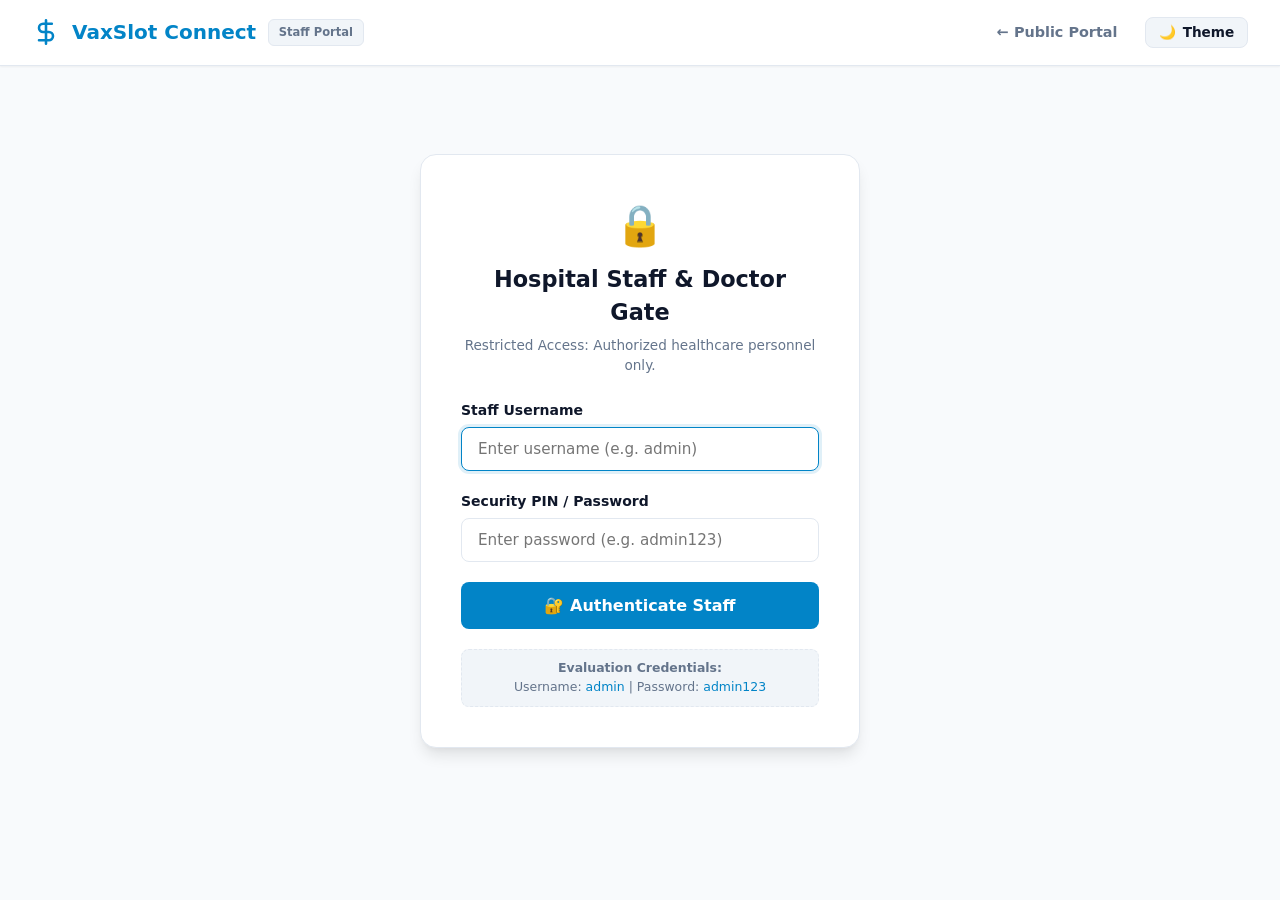
==== commit 6ef64d9a: "fix(dark-mode): resolve all color contrast and text visibility issues across cards, badges, and moda" ====
--- a/web/admin.html
+++ b/web/admin.html
@@ -97,7 +97,7 @@
       <a href="index.html" class="nav-btn">← Public Portal</a>
       <div id="admin-user-nav" style="display: none; align-items: center; gap: 0.75rem;">
         <span class="badge badge-pincode" style="font-size: 0.8rem;">👨‍⚕️ Medical Officer (Verified)</span>
-        <button class="nav-btn" onclick="handleAdminLogout()" style="background: #fee2e2; color: #ef4444; border: 1px solid #fecaca;">
+        <button class="nav-btn" onclick="handleAdminLogout()" style="background: var(--danger-light); color: var(--danger); border: 1px solid var(--border);">
           Logout
         </button>
       </div>
@@ -114,7 +114,7 @@
     <!-- Screen 1: Hospital Staff Login Gate -->
     <div id="admin-login-screen" class="login-container">
       <div style="font-size: 2.5rem; margin-bottom: 0.5rem;">🔒</div>
-      <h2 style="font-size: 1.4rem; color: #0f172a; margin-bottom: 0.3rem;">Hospital Staff & Doctor Gate</h2>
+      <h2 style="font-size: 1.4rem; color: var(--text-main); margin-bottom: 0.3rem;">Hospital Staff & Doctor Gate</h2>
       <p style="font-size: 0.85rem; color: var(--text-muted); margin-bottom: 1.5rem;">
         Restricted Access: Authorized healthcare personnel only.
       </p>
@@ -128,15 +128,15 @@
           <label for="admin-password">Security PIN / Password</label>
           <input type="password" id="admin-password" class="form-control" placeholder="Enter password (e.g. admin123)" required>
         </div>
-        <div id="admin-login-error" style="color: #ef4444; font-size: 0.85rem; margin-bottom: 1rem; display: none;"></div>
+        <div id="admin-login-error" style="color: var(--danger); font-size: 0.85rem; margin-bottom: 1rem; display: none;"></div>
 
         <button type="submit" class="btn-submit" style="width: 100%;">
           🔐 Authenticate Staff
         </button>
 
-        <div style="margin-top: 1.25rem; font-size: 0.78rem; background: #f8fafc; padding: 0.6rem; border-radius: 8px; border: 1px dashed #cbd5e1; color: #64748b;">
+        <div style="margin-top: 1.25rem; font-size: 0.78rem; background: var(--bg-subtle); padding: 0.6rem; border-radius: 8px; border: 1px dashed var(--border); color: var(--text-muted);">
           <strong>Evaluation Credentials:</strong><br>
-          Username: <code style="color: #0284c7;">admin</code> | Password: <code style="color: #0284c7;">admin123</code>
+          Username: <code style="color: var(--primary);">admin</code> | Password: <code style="color: var(--primary);">admin123</code>
         </div>
       </form>
     </div>
@@ -150,7 +150,7 @@
 
       <!-- Quick Check-in & Search Box -->
       <div class="search-section" style="max-width: 720px; margin: 0 auto 2.25rem auto;">
-        <h3 style="margin-bottom: 0.75rem; font-size: 1.15rem; color: #0f172a; display: flex; align-items: center; gap: 0.4rem;">
+        <h3 style="margin-bottom: 0.75rem; font-size: 1.15rem; color: var(--text-main); display: flex; align-items: center; gap: 0.4rem;">
           <span>⚡</span> Rapid Patient Check-in
         </h3>
         <p style="font-size: 0.85rem; color: var(--text-muted); margin-bottom: 1rem;">
@@ -229,7 +229,7 @@
       <div class="search-section" style="margin-bottom: 2rem;">
         <div style="display: flex; justify-content: space-between; align-items: center; margin-bottom: 1rem; flex-wrap: wrap; gap: 0.5rem;">
           <div>
-            <h3 style="font-size: 1.15rem; color: #0f172a; display: flex; align-items: center; gap: 0.4rem;">
+            <h3 style="font-size: 1.15rem; color: var(--text-main); display: flex; align-items: center; gap: 0.4rem;">
               <span>📦</span> Real-time Center Stock & Inventory Monitor
             </h3>
             <p style="font-size: 0.82rem; color: var(--text-muted);">Live dose quotas across all hospital hubs. Automatic alerts when stock drops below 8 doses.</p>
@@ -255,10 +255,10 @@
           />
         </div>
         <div style="display: flex; gap: 0.5rem; align-items: center; flex-wrap: wrap;">
-          <button class="btn-submit" onclick="openWalkinModal()" style="width: auto; padding: 0.5rem 1rem; font-size: 0.85rem; background: #059669; display: inline-flex; align-items: center; gap: 0.4rem;">
+          <button class="btn-submit" onclick="openWalkinModal()" style="width: auto; padding: 0.5rem 1rem; font-size: 0.85rem; background: var(--success-dark); display: inline-flex; align-items: center; gap: 0.4rem;">
             <span>⚡</span> Emergency Walk-in
           </button>
-          <button class="nav-btn" onclick="openCapacityModal()" style="border: 1px solid var(--border); background: white; cursor: pointer; display: inline-flex; align-items: center; gap: 0.4rem;">
+          <button class="nav-btn" onclick="openCapacityModal()" style="border: 1px solid var(--border); background: var(--bg-card); color: var(--text-main); cursor: pointer; display: inline-flex; align-items: center; gap: 0.4rem;">
             <span>📦</span> Manage Quotas
           </button>
           <button class="nav-btn primary" onclick="exportAuditCsv()" style="cursor: pointer; display: inline-flex; align-items: center; gap: 0.4rem;">
@@ -304,8 +304,8 @@
 
       <div id="printable-certificate" class="cert-card">
         <div class="cert-header">
-          <div style="font-size: 1.4rem; font-weight: 800; color: #0f172a;">GOVERNMENT HEALTH AUTHORITY</div>
-          <p style="font-size: 0.85rem; color: #64748b;">Certificate for Infectious Disease Immunization</p>
+          <div style="font-size: 1.4rem; font-weight: 800; color: var(--text-main);">GOVERNMENT HEALTH AUTHORITY</div>
+          <p style="font-size: 0.85rem; color: var(--text-muted);">Certificate for Infectious Disease Immunization</p>
         </div>
 
         <div style="margin-bottom: 1.5rem;">
@@ -323,12 +323,12 @@
         </div>
 
         <div id="cert-qr-box" class="qr-box" style="margin-top: 1.25rem;"></div>
-        <p style="font-size: 0.72rem; color: #94a3b8; margin-top: 0.5rem;">Secure Digitally Verifiable QR Code</p>
+        <p style="font-size: 0.72rem; color: var(--text-muted); margin-top: 0.5rem;">Secure Digitally Verifiable QR Code</p>
       </div>
 
       <div style="display: flex; gap: 0.75rem;">
-        <button class="btn-submit" onclick="window.print()" style="background: #0f172a;">🖨️ Print Certificate</button>
-        <button class="btn-submit" onclick="closeCertModal()" style="background: #e2e8f0; color: #334155;">Close</button>
+        <button class="btn-submit" onclick="window.print()" style="background: var(--primary);">🖨️ Print Certificate</button>
+        <button class="btn-submit" onclick="closeCertModal()" style="background: var(--bg-subtle); color: var(--text-main); border: 1px solid var(--border);">Close</button>
       </div>
     </div>
   </div>
@@ -338,7 +338,7 @@
     <div class="modal-content" style="max-width: 520px;">
       <div class="modal-header">
         <div>
-          <h3 style="font-size: 1.25rem; font-weight: 700; color: #0f172a;">⚡ Direct Walk-in Registration</h3>
+          <h3 style="font-size: 1.25rem; font-weight: 700; color: var(--text-main);">⚡ Direct Walk-in Registration</h3>
           <p style="font-size: 0.85rem; color: var(--text-muted);">Emergency on-site patient intake & immediate vaccination</p>
         </div>
         <button class="modal-close" onclick="closeWalkinModal()">&times;</button>
@@ -386,18 +386,18 @@
           </div>
         </div>
 
-        <div class="form-group" style="background: #f8fafc; padding: 0.75rem; border-radius: 8px; border: 1px solid var(--border);">
+        <div class="form-group" style="background: var(--bg-subtle); padding: 0.75rem; border-radius: 8px; border: 1px solid var(--border);">
           <label style="display: flex; align-items: center; gap: 0.5rem; margin-bottom: 0; cursor: pointer;">
             <input type="checkbox" id="walkin-autovaccinate" checked style="width: 18px; height: 18px;">
-            <span style="font-size: 0.85rem; font-weight: 600; color: #059669;">Administer & mark as VACCINATED immediately (Issue Certificate Now)</span>
+            <span style="font-size: 0.85rem; font-weight: 600; color: var(--success-dark);">Administer & mark as VACCINATED immediately (Issue Certificate Now)</span>
           </label>
         </div>
 
         <div style="display: flex; gap: 0.75rem; margin-top: 1rem;">
-          <button type="submit" class="btn-submit" style="background: #059669; flex: 2;">
+          <button type="submit" class="btn-submit" style="background: var(--success-dark); flex: 2;">
             ⚡ Complete Walk-in Registration
           </button>
-          <button type="button" class="btn-submit" onclick="closeWalkinModal()" style="background: #e2e8f0; color: #334155; flex: 1;">
+          <button type="button" class="btn-submit" onclick="closeWalkinModal()" style="background: var(--bg-subtle); color: var(--text-main); border: 1px solid var(--border); flex: 1;">
             Cancel
           </button>
         </div>
@@ -410,7 +410,7 @@
     <div class="modal-content" style="max-width: 650px;">
       <div class="modal-header">
         <div>
-          <h3 style="font-size: 1.25rem; font-weight: 700; color: #0f172a;">📦 Center Slot Quota Manager</h3>
+          <h3 style="font-size: 1.25rem; font-weight: 700; color: var(--text-main);">📦 Center Slot Quota Manager</h3>
           <p style="font-size: 0.85rem; color: var(--text-muted);">Increase available doses. Waiting patients will be automatically scheduled!</p>
         </div>
         <button class="modal-close" onclick="closeCapacityModal()">&times;</button>
@@ -435,7 +435,7 @@
           <button id="cancel-confirm-btn" class="btn-submit" style="background: var(--danger); flex: 1;">
             Yes, Cancel Booking
           </button>
-          <button class="btn-submit" onclick="closeCancelModal()" style="background: #e2e8f0; color: #334155; flex: 1;">
+          <button class="btn-submit" onclick="closeCancelModal()" style="background: var(--bg-subtle); color: var(--text-main); border: 1px solid var(--border); flex: 1;">
             Keep Appointment
           </button>
         </div>
--- a/web/style.css
+++ b/web/style.css
@@ -505,14 +505,14 @@
 /* Live Postal API Auto-Detection Card */
 .pincode-detected-card {
   margin-top: 1rem;
-  background: linear-gradient(135deg, #f0f9ff 0%, #e0f2fe 100%);
-  border: 1.5px solid #bae6fd;
+  background: var(--primary-light);
+  border: 1.5px solid var(--border);
   border-radius: 10px;
   padding: 0.85rem 1.15rem;
   display: flex;
   align-items: center;
   gap: 0.85rem;
-  box-shadow: 0 2px 4px rgba(2, 132, 199, 0.08);
+  box-shadow: var(--shadow-sm);
   animation: fadeInDown 0.25s ease-out;
 }
 
@@ -533,18 +533,18 @@
 .pincode-detected-title {
   font-size: 0.95rem;
   font-weight: 700;
-  color: #0369a1;
+  color: var(--primary);
 }
 
 .pincode-detected-sub {
   font-size: 0.82rem;
-  color: #475569;
+  color: var(--text-muted);
   margin-top: 0.15rem;
 }
 
 .search-helper-text {
   font-size: 0.82rem;
-  color: #64748b;
+  color: var(--text-muted);
   margin-top: 0.75rem;
   display: flex;
   align-items: center;
@@ -562,7 +562,7 @@
 .centers-header-row h2 {
   font-size: 1.35rem;
   font-weight: 700;
-  color: #0f172a;
+  color: var(--text-main);
   display: flex;
   align-items: center;
   gap: 0.5rem;
@@ -571,8 +571,9 @@
 .centers-count-badge {
   font-size: 0.82rem;
   font-weight: 600;
-  background: #e2e8f0;
-  color: #334155;
+  background: var(--bg-subtle);
+  color: var(--text-muted);
+  border: 1px solid var(--border);
   padding: 0.2rem 0.6rem;
   border-radius: 6px;
 }
@@ -598,7 +599,7 @@
 
 .center-card:hover {
   box-shadow: var(--shadow-md);
-  border-color: #cbd5e1;
+  border-color: var(--border-focus);
 }
 
 .center-header {
@@ -608,7 +609,7 @@
 .center-title {
   font-size: 1.2rem;
   font-weight: 700;
-  color: #0f172a;
+  color: var(--text-main);
   margin-bottom: 0.35rem;
 }
 
@@ -636,15 +637,15 @@
   gap: 0.3rem;
 }
 
-.badge-vaccine { background: #e0f2fe; color: #0284c7; border: 1px solid #bae6fd; }
-.badge-pincode { background: #f1f5f9; color: #475569; border: 1px solid #e2e8f0; }
-.badge-available { background: var(--success-light); color: #065f46; border: 1px solid #a7f3d0; }
-.badge-distance { background: #fef3c7; color: #b45309; border: 1px solid #fde68a; }
+.badge-vaccine { background: var(--primary-light); color: var(--primary); border: 1px solid var(--border); }
+.badge-pincode { background: var(--bg-subtle); color: var(--text-muted); border: 1px solid var(--border); }
+.badge-available { background: var(--success-light); color: var(--success); border: 1px solid var(--success); }
+.badge-distance { background: var(--warning-light); color: var(--warning); border: 1px solid var(--border); }
 
 .btn-map {
-  background: #f0f9ff;
-  color: #0284c7;
-  border: 1px solid #bae6fd;
+  background: var(--primary-light);
+  color: var(--primary);
+  border: 1px solid var(--border);
   border-radius: 8px;
   padding: 0.35rem 0.75rem;
   font-size: 0.78rem;
@@ -658,7 +659,7 @@
 }
 
 .btn-map:hover {
-  background: #0284c7;
+  background: var(--primary);
   color: white;
 }
 
@@ -774,7 +775,9 @@
 }
 
 .modal-content {
-  background: white;
+  background: var(--bg-card);
+  color: var(--text-main);
+  border: 1px solid var(--border);
   border-radius: var(--radius-lg);
   width: 100%;
   max-width: 540px;
@@ -801,8 +804,8 @@
 }
 
 .modal-close {
-  background: #f1f5f9;
-  border: none;
+  background: var(--bg-subtle);
+  border: 1px solid var(--border);
   width: 32px;
   height: 32px;
   border-radius: 50%;
@@ -816,14 +819,14 @@
 }
 
 .modal-close:hover {
-  background: #e2e8f0;
-  color: #0f172a;
+  background: var(--border);
+  color: var(--text-main);
 }
 
 /* Booking Center Summary Card inside Modal */
 .modal-center-recap {
-  background: #f8fafc;
-  border: 1px solid #e2e8f0;
+  background: var(--bg-subtle);
+  border: 1px solid var(--border);
   border-radius: 10px;
   padding: 0.85rem 1rem;
   margin-bottom: 1.25rem;
@@ -835,7 +838,7 @@
 .modal-center-recap-left h4 {
   font-size: 0.95rem;
   font-weight: 700;
-  color: #0f172a;
+  color: var(--text-main);
 }
 
 .modal-center-recap-left p {
@@ -848,8 +851,9 @@
 }
 
 .modal-center-recap-right .slot-badge {
-  background: #e0f2fe;
-  color: #0369a1;
+  background: var(--primary-light);
+  color: var(--primary);
+  border: 1px solid var(--border);
   font-weight: 700;
   font-size: 0.8rem;
   padding: 0.25rem 0.6rem;
@@ -866,7 +870,7 @@
   font-size: 0.875rem;
   font-weight: 600;
   margin-bottom: 0.4rem;
-  color: #334155;
+  color: var(--text-main);
 }
 
 .form-control {
@@ -888,7 +892,7 @@
 
 .form-hint {
   font-size: 0.78rem;
-  color: #64748b;
+  color: var(--text-muted);
   margin-top: 0.3rem;
 }
 
@@ -904,34 +908,34 @@
   border: 2px solid var(--border);
   border-radius: 10px;
   padding: 0.75rem;
-  background: white;
+  background: var(--bg-card);
   cursor: pointer;
   text-align: left;
   transition: all 0.2s ease;
 }
 
 .dose-card-btn:hover {
-  border-color: #cbd5e1;
+  border-color: var(--border-focus);
 }
 
 .dose-card-btn.active {
   border-color: var(--primary);
-  background: #f0f9ff;
+  background: var(--primary-light);
 }
 
 .dose-card-btn .dose-title {
   font-weight: 700;
   font-size: 0.9rem;
-  color: #0f172a;
+  color: var(--text-main);
 }
 
 .dose-card-btn.active .dose-title {
-  color: var(--primary-dark);
+  color: var(--primary);
 }
 
 .dose-card-btn .dose-subtitle {
   font-size: 0.75rem;
-  color: #64748b;
+  color: var(--text-muted);
   margin-top: 0.2rem;
 }
 
@@ -946,28 +950,29 @@
 
 .interval-eligible {
   background: var(--success-light);
-  color: #065f46;
-  border: 1px solid #a7f3d0;
+  color: var(--success);
+  border: 1px solid var(--success);
 }
 
 .interval-ineligible {
   background: var(--danger-light);
-  color: #991b1b;
-  border: 1px solid #fecaca;
+  color: var(--danger);
+  border: 1px solid var(--danger);
 }
 
 .priority-preview {
-  background: #f8fafc;
-  border: 1.5px dashed #cbd5e1;
+  background: var(--bg-subtle);
+  border: 1.5px dashed var(--border);
   border-radius: 10px;
   padding: 0.85rem 1rem;
   margin-bottom: 1.25rem;
   font-size: 0.85rem;
+  color: var(--text-main);
 }
 
 .priority-score {
   font-weight: 700;
-  color: #0284c7;
+  color: var(--primary);
 }
 
 .btn-submit {
@@ -1456,14 +1461,15 @@
 }
 
 .sms-drawer-panel {
-  background: #ffffff;
+  background: var(--bg-card);
   width: 100%;
   max-width: 400px;
   height: 100vh;
-  box-shadow: -4px 0 25px rgba(0, 0, 0, 0.15);
+  box-shadow: -4px 0 25px rgba(0, 0, 0, 0.25);
   display: flex;
   flex-direction: column;
   animation: drawerSlideIn 0.3s cubic-bezier(0.16, 1, 0.3, 1);
+  border-left: 1px solid var(--border);
 }
 
 @keyframes drawerSlideIn {
@@ -1477,7 +1483,7 @@
   display: flex;
   justify-content: space-between;
   align-items: center;
-  background: #f8fafc;
+  background: var(--bg-subtle);
 }
 
 .sms-drawer-list {
@@ -1490,7 +1496,7 @@
 }
 
 .sms-bubble-card {
-  background: #f8fafc;
+  background: var(--bg-subtle);
   border: 1px solid var(--border);
   border-radius: 12px;
   padding: 1rem;
@@ -1507,7 +1513,7 @@
 
 .sms-bubble-content {
   font-size: 0.85rem;
-  color: #1e293b;
+  color: var(--text-main);
   line-height: 1.45;
 }
 
@@ -1533,13 +1539,13 @@
 }
 
 .age-chip {
-  background: #ffffff;
+  background: var(--bg-card);
   border: 1.5px solid var(--border);
   border-radius: 8px;
   padding: 0.35rem 0.85rem;
   font-size: 0.82rem;
   font-weight: 600;
-  color: #475569;
+  color: var(--text-muted);
   cursor: pointer;
   transition: all 0.2s ease;
   user-select: none;
@@ -1552,16 +1558,16 @@
 }
 
 .age-chip.active {
-  background: #0f172a;
+  background: var(--primary);
   color: #ffffff;
-  border-color: #0f172a;
+  border-color: var(--primary);
 }
 
 /* Low Stock Inventory Badges (Admin) */
 .badge-low-stock {
-  background: #fee2e2;
-  color: #dc2626;
-  border: 1px solid #fecaca;
+  background: var(--danger-light);
+  color: var(--danger);
+  border: 1px solid var(--danger);
   font-weight: 700;
   padding: 0.25rem 0.6rem;
   border-radius: 6px;
@@ -1575,9 +1581,9 @@
 }
 
 .badge-stock-ok {
-  background: #dcfce7;
-  color: #15803d;
-  border: 1px solid #bbf7d0;
+  background: var(--success-light);
+  color: var(--success);
+  border: 1px solid var(--success);
   font-weight: 600;
   padding: 0.25rem 0.6rem;
   border-radius: 6px;
